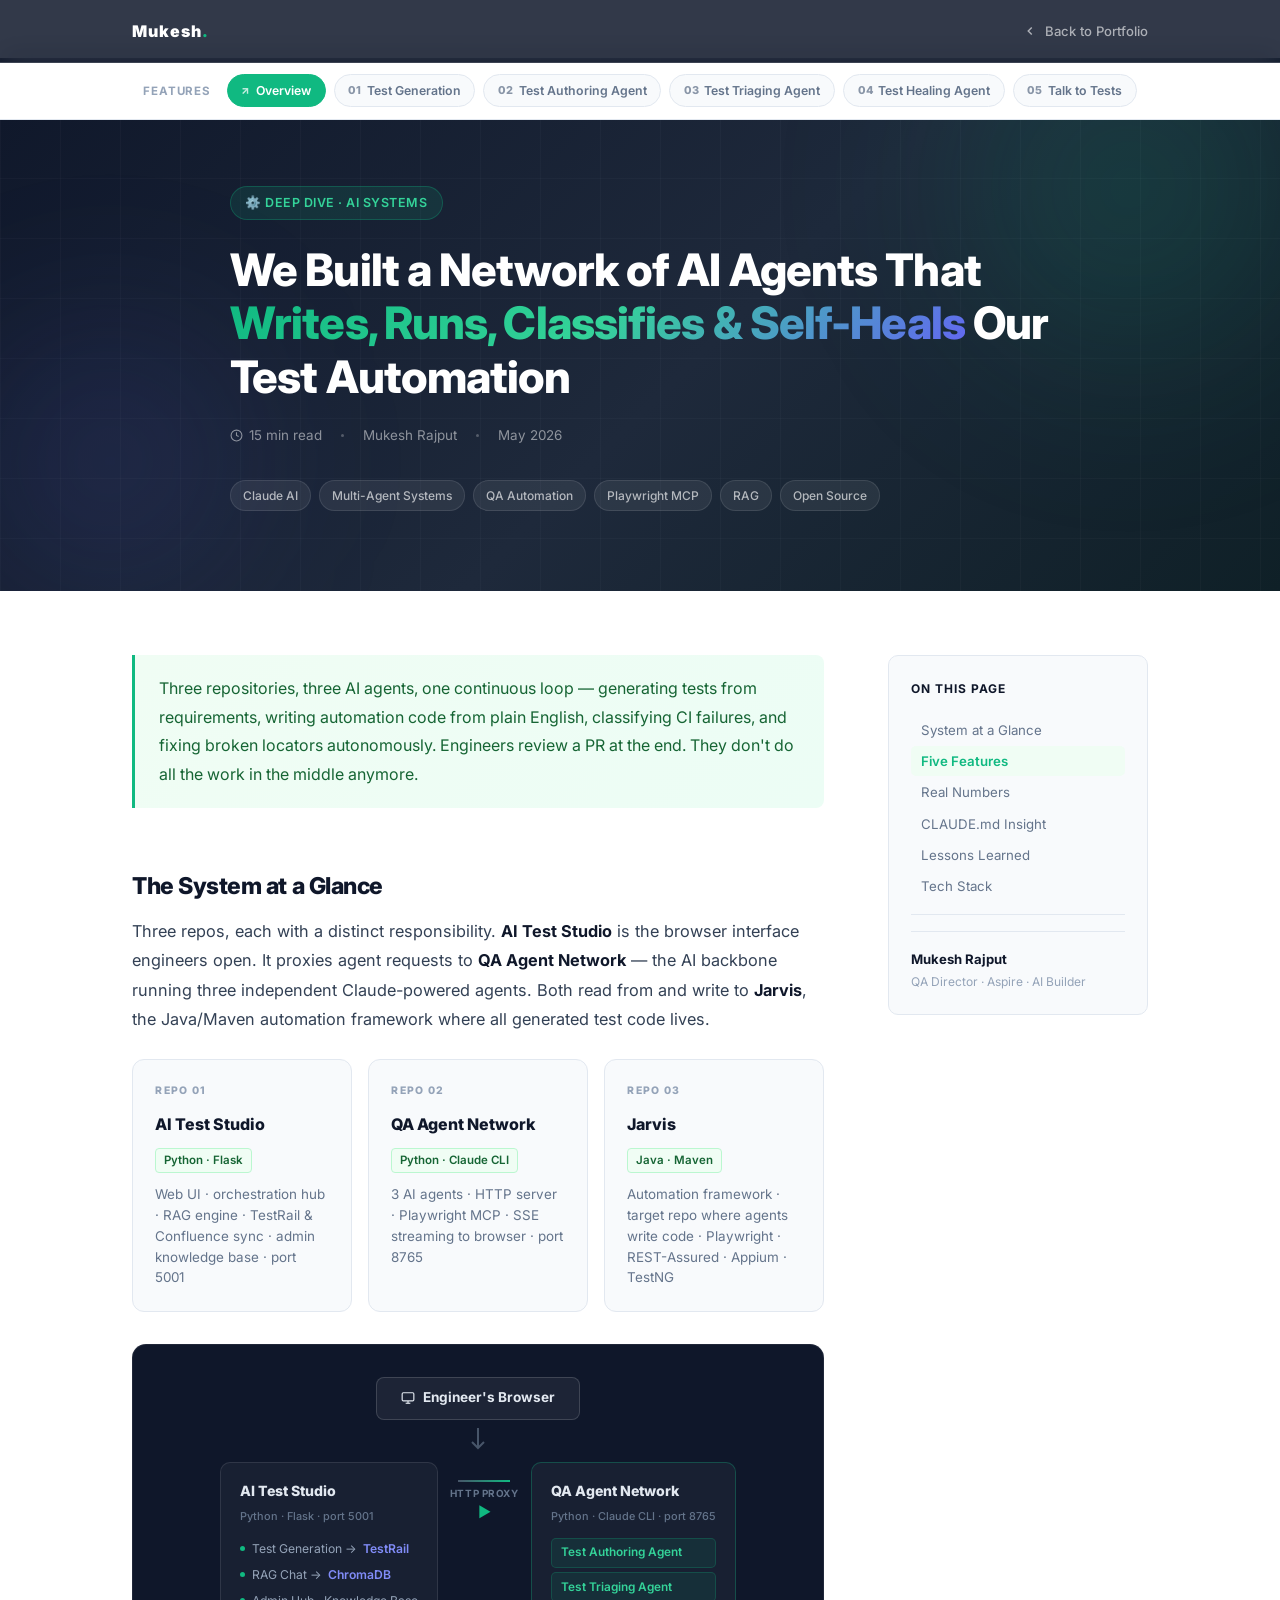
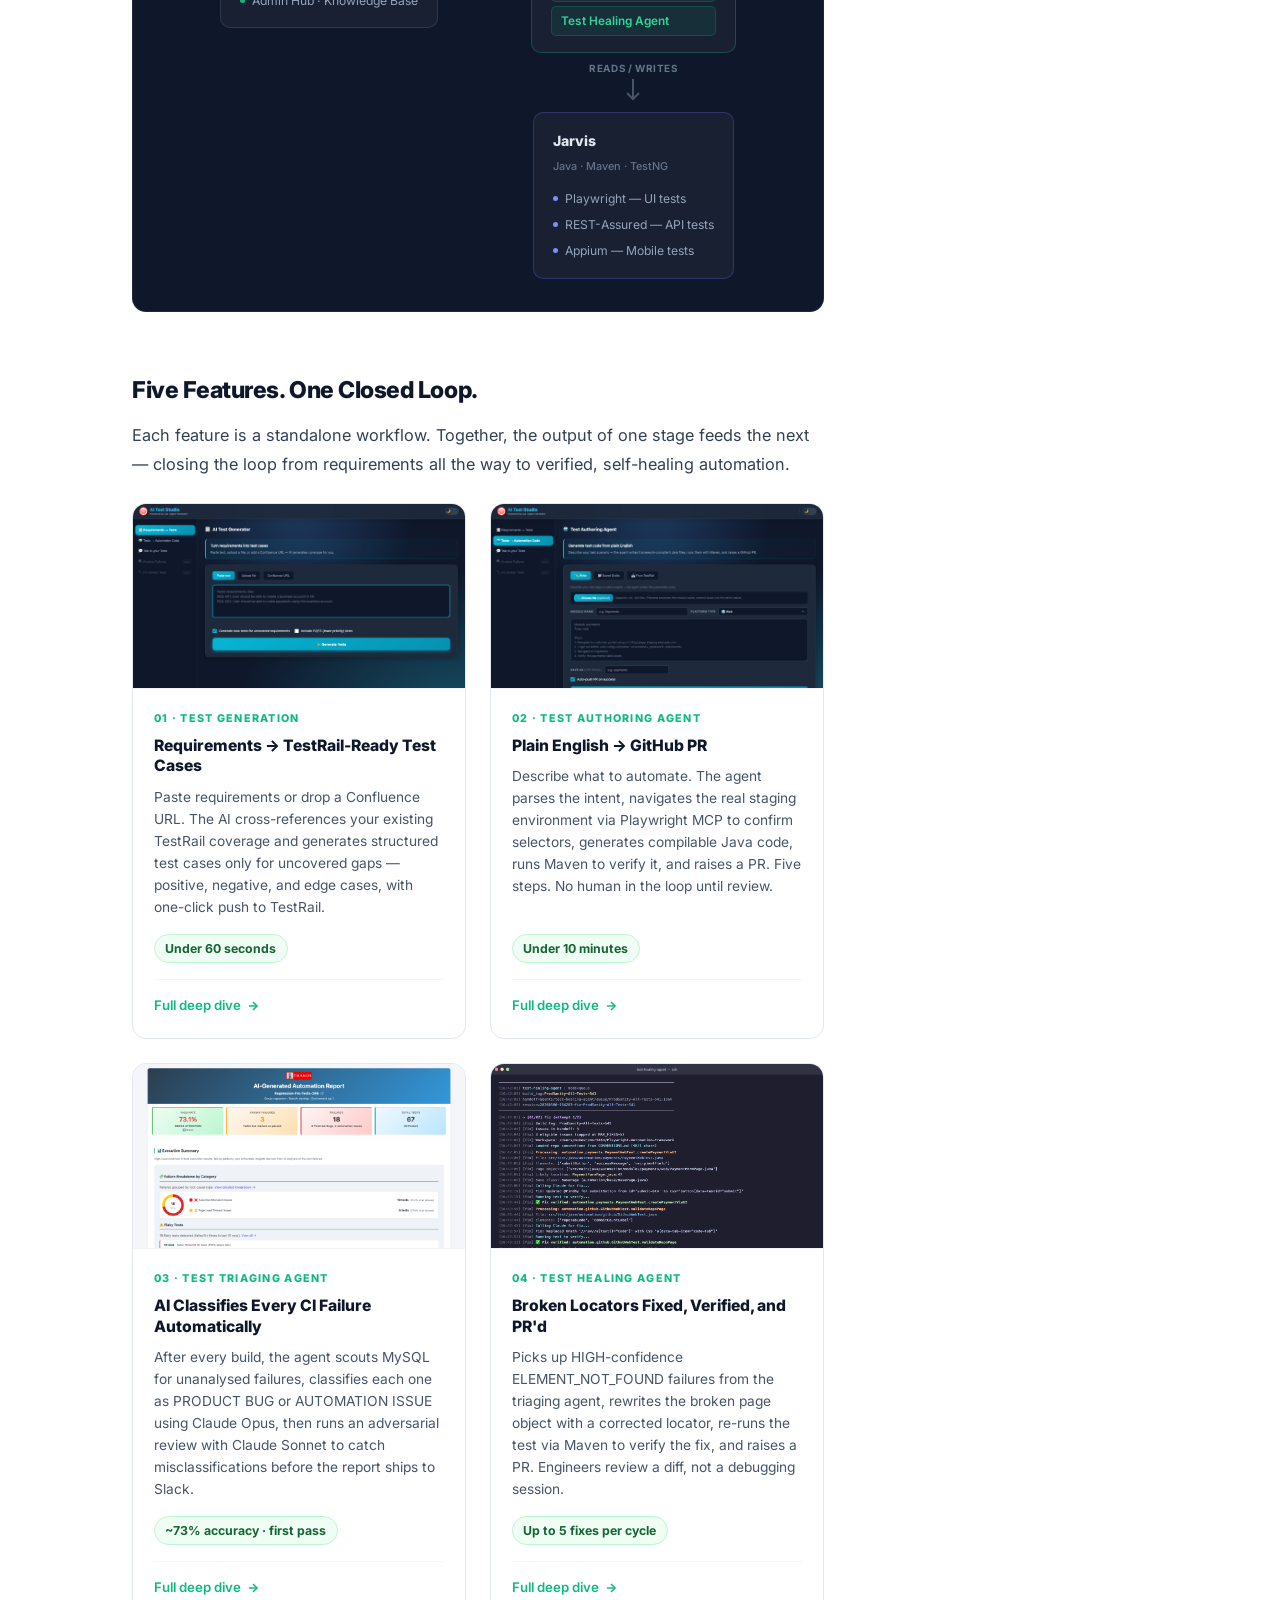
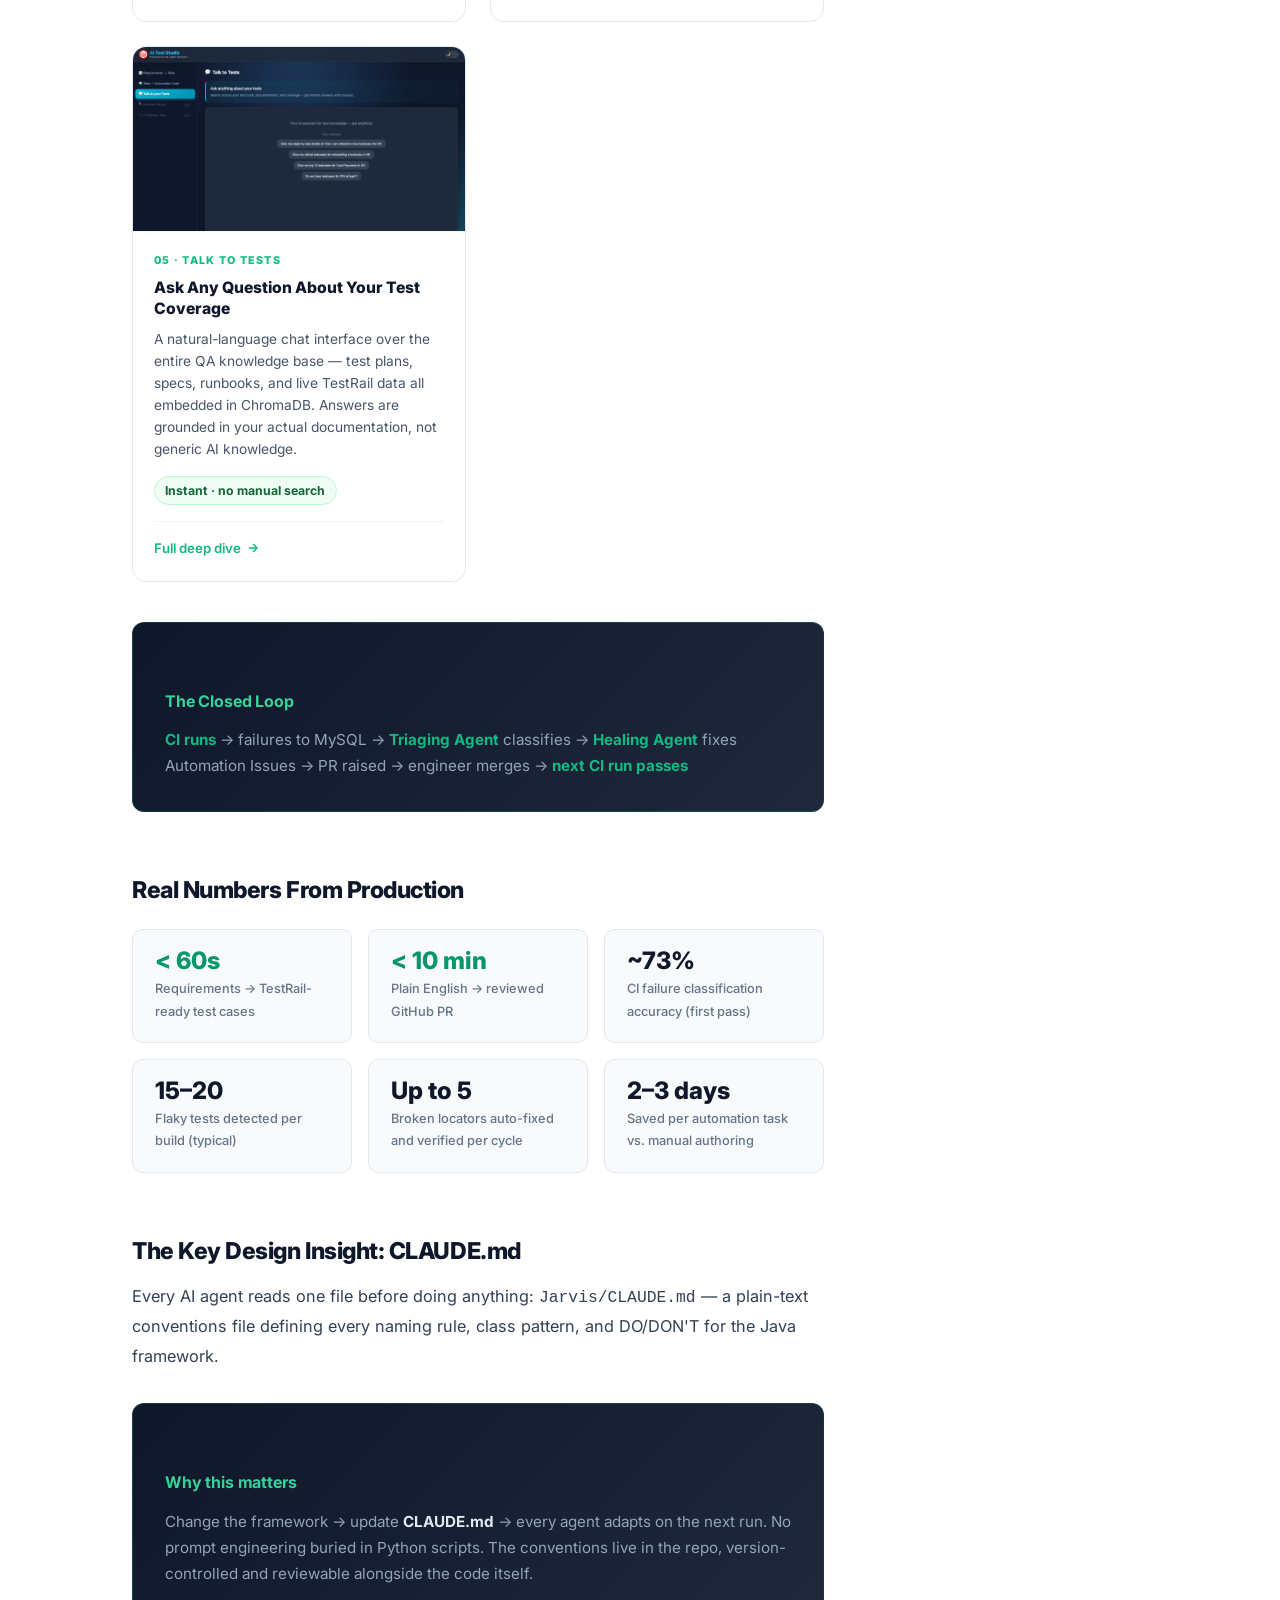
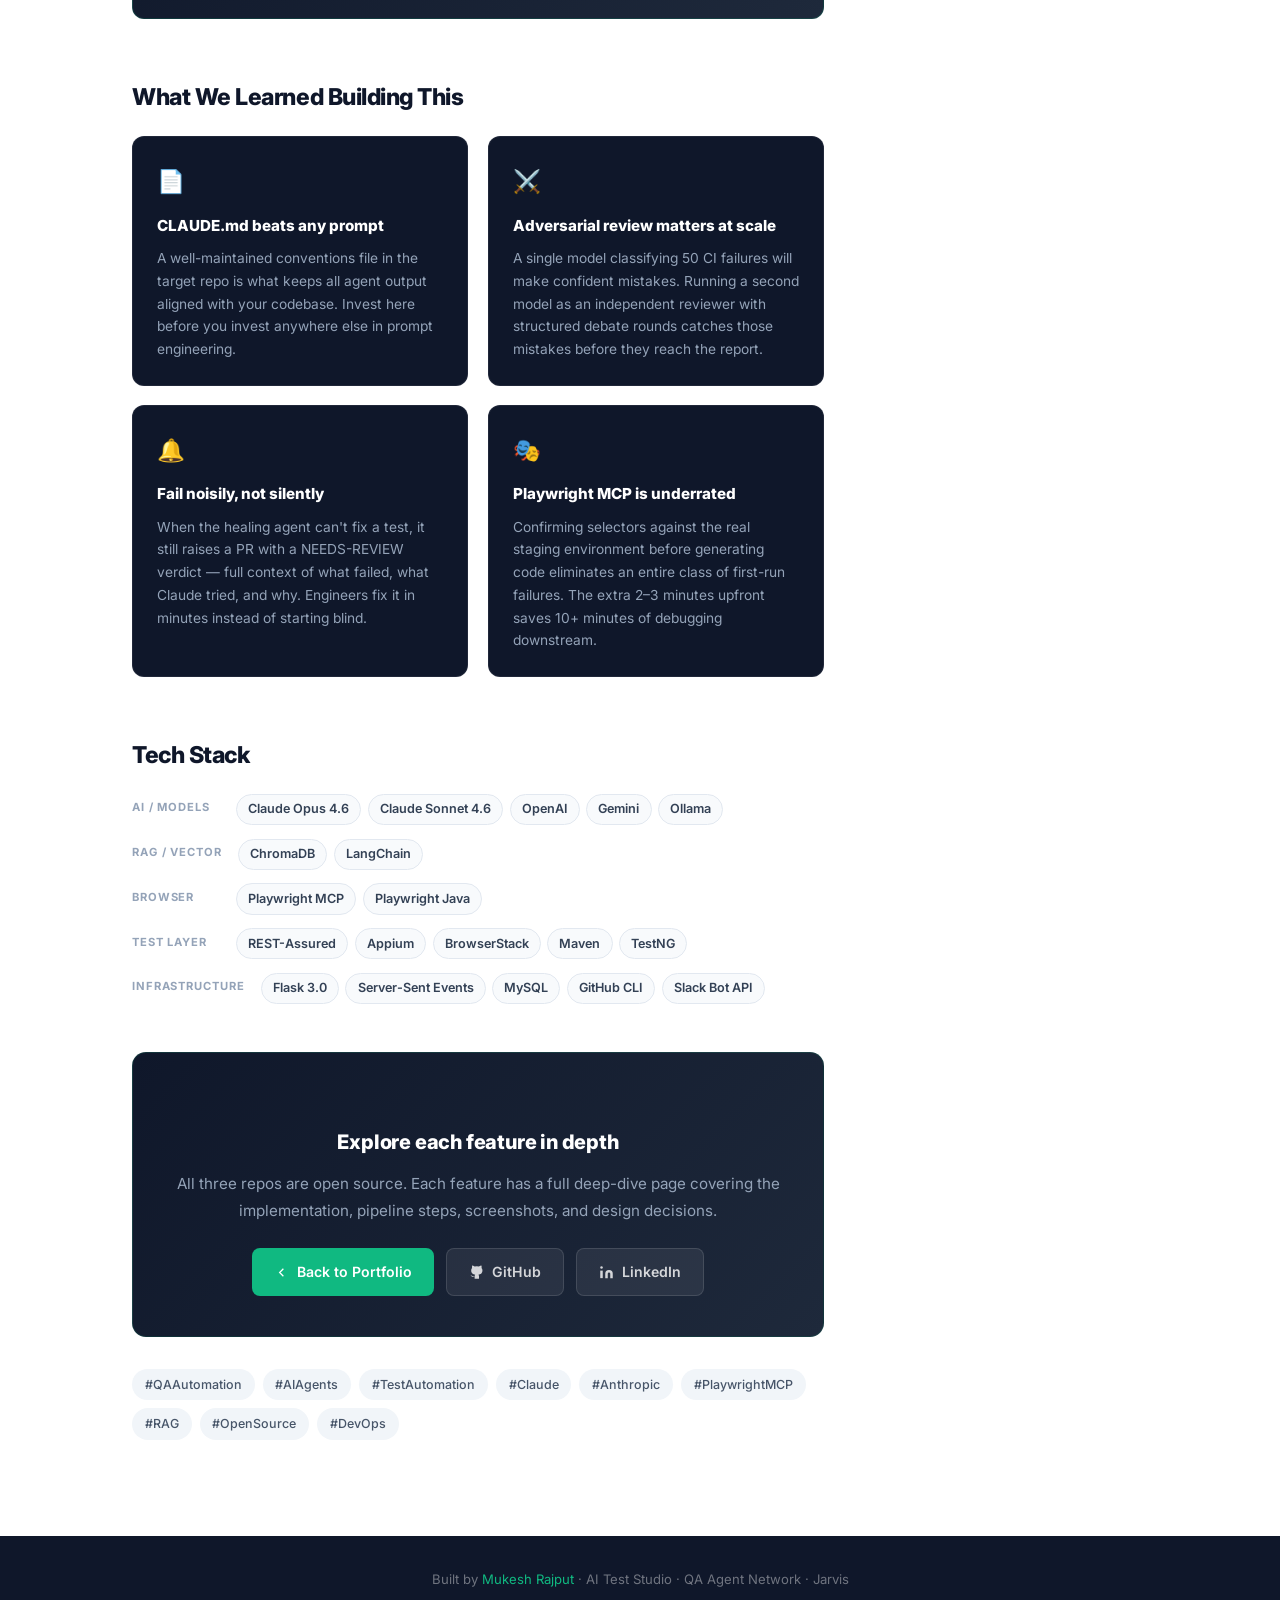
==== ai-agent-network.html @ d4e31911 "Initial portfolio Signed-off-by: Mukesh Rajput <msr5464@gmail.com>" ====
<!DOCTYPE html>
<html lang="en">
<head>
  <meta charset="UTF-8" />
  <meta name="viewport" content="width=device-width, initial-scale=1.0" />
  <title>AI Agent Network for QA — Mukesh Rajput</title>
  <meta name="description" content="How three repositories work together to generate, execute, triage, and self-heal automated tests using Claude AI." />
  <link rel="preconnect" href="https://fonts.googleapis.com" />
  <link href="https://fonts.googleapis.com/css2?family=Inter:wght@300;400;500;600;700;800;900&display=swap" rel="stylesheet" />
  <style>
    *, *::before, *::after { box-sizing: border-box; margin: 0; padding: 0; }
    html { scroll-behavior: smooth; font-size: 16px; }
    body {
      font-family: 'Inter', -apple-system, BlinkMacSystemFont, 'Segoe UI', sans-serif;
      color: #0f172a;
      background: #fff;
      line-height: 1.75;
      overflow-x: hidden;
    }
    a { color: inherit; text-decoration: none; }

    /* ── Nav ── */
    nav {
      position: fixed; top: 0; left: 0; right: 0; z-index: 200;
      background: rgba(15,23,42,0.85);
      backdrop-filter: blur(14px);
      -webkit-backdrop-filter: blur(14px);
      border-bottom: 1px solid rgba(255,255,255,0.07);
    }
    .nav-inner {
      max-width: 1080px; margin: 0 auto; padding: 0 2rem;
      height: 62px; display: flex; align-items: center; justify-content: space-between;
    }
    .nav-logo {
      font-size: 1rem; font-weight: 900; letter-spacing: 0.06em; color: #fff;
    }
    .logo-dot { color: #10b981; }
    .nav-back {
      display: flex; align-items: center; gap: 0.5rem;
      font-size: 0.82rem; font-weight: 500; color: rgba(255,255,255,0.6);
      transition: color 0.2s;
    }
    .nav-back:hover { color: #10b981; }
    .nav-back svg { flex-shrink: 0; }
    .nav-right { display: flex; align-items: center; gap: 1.5rem; }
    .nav-share {
      font-size: 0.82rem; font-weight: 500; color: rgba(255,255,255,0.6);
      display: flex; align-items: center; gap: 0.4rem; cursor: pointer;
      transition: color 0.2s;
    }
    .nav-share:hover { color: #fff; }

    /* ── Hero ── */
    .article-hero {
      background: linear-gradient(135deg, #0f172a 0%, #1e293b 55%, #0f2027 100%);
      padding: 8rem 2rem 5rem;
      position: relative; overflow: hidden;
    }
    .hero-orb {
      position: absolute; border-radius: 50%; filter: blur(80px); pointer-events: none;
    }
    .orb-1 {
      width: 500px; height: 500px;
      background: radial-gradient(circle, rgba(16,185,129,0.2) 0%, transparent 70%);
      top: -120px; right: -100px;
    }
    .orb-2 {
      width: 380px; height: 380px;
      background: radial-gradient(circle, rgba(99,102,241,0.18) 0%, transparent 70%);
      bottom: -60px; left: -80px;
    }
    .hero-grid {
      position: absolute; inset: 0;
      background-image:
        linear-gradient(rgba(255,255,255,0.025) 1px, transparent 1px),
        linear-gradient(90deg, rgba(255,255,255,0.025) 1px, transparent 1px);
      background-size: 60px 60px;
    }
    .hero-content {
      max-width: 820px; margin: 0 auto; position: relative; z-index: 1;
    }
    .article-tag {
      display: inline-flex; align-items: center; gap: 0.5rem;
      background: rgba(16,185,129,0.12); border: 1px solid rgba(16,185,129,0.28);
      color: #34d399; padding: 0.3rem 0.9rem; border-radius: 100px;
      font-size: 0.78rem; font-weight: 600; letter-spacing: 0.04em;
      text-transform: uppercase; margin-bottom: 1.5rem;
    }
    .article-hero h1 {
      font-size: clamp(1.8rem, 4vw, 2.8rem);
      font-weight: 800; color: #fff; line-height: 1.2;
      letter-spacing: -0.02em; margin-bottom: 1.2rem;
    }
    .grad-text {
      background: linear-gradient(135deg, #10b981, #34d399, #6366f1);
      -webkit-background-clip: text; -webkit-text-fill-color: transparent;
      background-clip: text;
    }
    .article-meta {
      display: flex; flex-wrap: wrap; align-items: center; gap: 1.2rem;
      font-size: 0.84rem; color: rgba(255,255,255,0.5); margin-bottom: 2rem;
    }
    .meta-item { display: flex; align-items: center; gap: 0.35rem; }
    .meta-dot { width: 3px; height: 3px; background: rgba(255,255,255,0.25); border-radius: 50%; }
    .hero-chips { display: flex; flex-wrap: wrap; gap: 0.5rem; }
    .hero-chip {
      background: rgba(255,255,255,0.07); border: 1px solid rgba(255,255,255,0.1);
      color: rgba(255,255,255,0.65); padding: 0.25rem 0.75rem;
      border-radius: 100px; font-size: 0.75rem; font-weight: 500;
    }

    /* ── Layout ── */
    .article-layout {
      max-width: 1080px; margin: 0 auto; padding: 4rem 2rem 6rem;
      display: grid; grid-template-columns: 1fr 260px; gap: 4rem; align-items: start;
    }
    @media (max-width: 900px) {
      .article-layout { grid-template-columns: 1fr; }
      .toc-sidebar { display: none; }
    }

    /* ── Article body ── */
    .article-body { min-width: 0; }
    .article-body p { font-size: 1.02rem; color: #334155; margin-bottom: 1.3rem; line-height: 1.8; }
    .article-body h2 {
      font-size: 1.45rem; font-weight: 800; color: #0f172a;
      margin: 3rem 0 1rem; letter-spacing: -0.02em; line-height: 1.25;
      padding-top: 1rem;
    }
    .article-body h3 {
      font-size: 1.1rem; font-weight: 700; color: #0f172a;
      margin: 2rem 0 0.6rem; letter-spacing: -0.01em;
    }
    .article-body ul, .article-body ol {
      padding-left: 1.4rem; margin-bottom: 1.3rem;
    }
    .article-body li {
      font-size: 1rem; color: #334155; margin-bottom: 0.45rem; line-height: 1.7;
    }
    .article-body strong { color: #0f172a; font-weight: 700; }
    .article-body hr { border: none; border-top: 1px solid #e2e8f0; margin: 2.5rem 0; }

    /* ── Section divider ── */
    .section-number {
      display: inline-flex; align-items: center; gap: 0.5rem;
      font-size: 0.75rem; font-weight: 700; color: #10b981;
      letter-spacing: 0.08em; text-transform: uppercase;
      margin-bottom: 0.4rem;
    }
    .section-number::after {
      content: ''; flex: 1; height: 1px; background: #10b981; opacity: 0.3; width: 24px;
    }

    /* ── Intro callout ── */
    .intro-callout {
      background: linear-gradient(135deg, #f0fdf4, #ecfdf5);
      border-left: 3px solid #10b981;
      padding: 1.2rem 1.5rem; border-radius: 0 8px 8px 0;
      margin-bottom: 2rem;
    }
    .intro-callout p { color: #166534; margin: 0; font-size: 1rem; }

    /* ── Repo overview table ── */
    .repo-table {
      width: 100%; border-collapse: collapse;
      margin: 1.5rem 0 2rem; font-size: 0.9rem;
    }
    .repo-table th {
      text-align: left; padding: 0.6rem 1rem;
      background: #f8fafc; color: #64748b;
      font-size: 0.75rem; font-weight: 700;
      text-transform: uppercase; letter-spacing: 0.06em;
      border-bottom: 2px solid #e2e8f0;
    }
    .repo-table td {
      padding: 0.75rem 1rem; border-bottom: 1px solid #f1f5f9;
      color: #334155; vertical-align: top;
    }
    .repo-table tr:last-child td { border-bottom: none; }
    .repo-table tr:hover td { background: #f8fafc; }
    .repo-name { font-weight: 700; color: #0f172a; }
    .repo-tag {
      display: inline-block; background: #f0fdf4; color: #166534;
      border: 1px solid #bbf7d0; padding: 0.1rem 0.5rem;
      border-radius: 4px; font-size: 0.75rem; font-weight: 600;
    }

    /* ── Screenshots ── */
    .screenshot-block { margin: 2rem 0 2.5rem; }
    .screenshot-block img {
      width: 100%; border-radius: 10px;
      border: 1px solid #e2e8f0;
      box-shadow: 0 4px 24px rgba(0,0,0,0.08);
      display: block; cursor: zoom-in;
      transition: box-shadow 0.2s, transform 0.2s;
    }
    .screenshot-block img:hover {
      box-shadow: 0 8px 40px rgba(0,0,0,0.14);
      transform: translateY(-2px);
    }
    .screenshot-caption {
      font-size: 0.82rem; color: #94a3b8; margin-top: 0.65rem;
      text-align: center; font-style: italic; line-height: 1.5;
    }

    /* ── Pipeline steps ── */
    .pipeline {
      display: flex; flex-direction: column; gap: 0; margin: 1.5rem 0 2rem;
    }
    .pipe-step {
      display: flex; gap: 1.2rem; position: relative; padding-bottom: 1.5rem;
    }
    .pipe-step:last-child { padding-bottom: 0; }
    .pipe-left { display: flex; flex-direction: column; align-items: center; }
    .pipe-num {
      width: 34px; height: 34px; border-radius: 50%; flex-shrink: 0;
      background: linear-gradient(135deg, #10b981, #059669);
      color: #fff; font-size: 0.78rem; font-weight: 800;
      display: flex; align-items: center; justify-content: center;
    }
    .pipe-line {
      flex: 1; width: 2px; background: linear-gradient(to bottom, #d1fae5, transparent);
      margin-top: 4px;
    }
    .pipe-step:last-child .pipe-line { display: none; }
    .pipe-body { flex: 1; padding-top: 0.2rem; }
    .pipe-title {
      font-weight: 700; color: #0f172a; font-size: 0.97rem;
      display: flex; align-items: center; gap: 0.6rem; margin-bottom: 0.35rem;
    }
    .pipe-time {
      font-size: 0.72rem; font-weight: 600; color: #10b981;
      background: #f0fdf4; border: 1px solid #bbf7d0;
      padding: 0.1rem 0.5rem; border-radius: 100px;
    }
    .pipe-body p { font-size: 0.93rem; color: #475569; margin: 0; }

    /* ── Metric cards ── */
    .metrics-grid {
      display: grid; grid-template-columns: repeat(auto-fit, minmax(210px, 1fr));
      gap: 1rem; margin: 1.5rem 0 2rem;
    }
    .metric-card {
      background: #f8fafc; border: 1px solid #e2e8f0;
      border-radius: 10px; padding: 1.2rem 1.4rem;
      transition: border-color 0.2s, box-shadow 0.2s;
    }
    .metric-card:hover { border-color: #10b981; box-shadow: 0 4px 16px rgba(16,185,129,0.1); }
    .metric-val { font-size: 1.5rem; font-weight: 800; color: #0f172a; line-height: 1; margin-bottom: 0.3rem; }
    .metric-label { font-size: 0.8rem; color: #64748b; font-weight: 500; }
    .metric-card.green .metric-val { color: #059669; }

    /* ── Key insight box ── */
    .insight-box {
      background: linear-gradient(135deg, #0f172a, #1e293b);
      border-radius: 12px; padding: 2rem;
      margin: 2rem 0;
      border: 1px solid rgba(16,185,129,0.2);
    }
    .insight-box h3 { color: #34d399; margin-bottom: 0.8rem; font-size: 1rem; }
    .insight-box p { color: #94a3b8; font-size: 0.95rem; margin: 0; line-height: 1.7; }
    .insight-box strong { color: #e2e8f0; }

    /* ── Lessons ── */
    .lesson { margin-bottom: 1.8rem; }
    .lesson-title {
      font-weight: 700; color: #0f172a; font-size: 1rem; margin-bottom: 0.4rem;
      display: flex; align-items: flex-start; gap: 0.5rem;
    }
    .lesson-icon { font-size: 1.1rem; flex-shrink: 0; margin-top: 0.05rem; }
    .lesson p { color: #475569; font-size: 0.95rem; margin: 0 0 0 1.6rem; }

    /* ── Tech stack ── */
    .tech-grid {
      display: grid; grid-template-columns: 1fr 1fr; gap: 0.5rem;
      margin: 1.2rem 0;
    }
    .tech-row {
      display: flex; align-items: center; gap: 0.75rem;
      padding: 0.5rem 0.75rem; background: #f8fafc;
      border: 1px solid #e2e8f0; border-radius: 6px;
      font-size: 0.83rem;
    }
    .tech-label { color: #64748b; font-weight: 500; min-width: 80px; }
    .tech-val { color: #0f172a; font-weight: 600; }
    @media (max-width: 600px) { .tech-grid { grid-template-columns: 1fr; } }

    /* ── Architecture visual diagram ── */
    .arch-visual {
      background: #0f172a; border: 1px solid rgba(255,255,255,0.07);
      border-radius: 14px; padding: 2rem; margin: 1.5rem 0 2rem;
    }
    .arch-browser-wrap { display: flex; justify-content: center; margin-bottom: 0; }
    .arch-node-browser {
      background: rgba(255,255,255,0.06); border: 1px solid rgba(255,255,255,0.15);
      border-radius: 8px; padding: 0.55rem 1.5rem;
      font-size: 0.85rem; font-weight: 700; color: #e2e8f0;
      display: flex; align-items: center; gap: 0.5rem;
    }
    .arch-arrow-center { display: flex; justify-content: center; padding: 0.5rem 0; color: #475569; }
    .arch-middle-row { display: flex; align-items: flex-start; justify-content: center; gap: 0; }
    .arch-box {
      background: rgba(255,255,255,0.04); border: 1px solid rgba(255,255,255,0.1);
      border-radius: 10px; padding: 1rem 1.2rem; min-width: 195px;
    }
    .arch-box.box-agents { border-color: rgba(16,185,129,0.3); }
    .arch-box.box-jarvis { border-color: rgba(99,102,241,0.3); }
    .arch-box-name { font-size: 0.88rem; font-weight: 800; color: #e2e8f0; margin-bottom: 0.2rem; }
    .arch-box-meta { font-size: 0.68rem; color: #64748b; font-weight: 500; margin-bottom: 0.75rem; }
    .arch-box-rows { display: flex; flex-direction: column; gap: 0.3rem; }
    .arch-row-item {
      font-size: 0.76rem; color: #94a3b8;
      display: flex; align-items: center; gap: 0.4rem;
    }
    .arch-dot { width: 5px; height: 5px; border-radius: 50%; flex-shrink: 0; background: #10b981; }
    .arch-dot.purple { background: #818cf8; }
    .arch-row-item b { color: #818cf8; font-weight: 600; }
    .agent-tag {
      font-size: 0.74rem; font-weight: 600; color: #34d399;
      background: rgba(16,185,129,0.1); border: 1px solid rgba(16,185,129,0.22);
      border-radius: 5px; padding: 0.22rem 0.6rem; margin-bottom: 0.28rem;
    }
    .agent-tag:last-child { margin-bottom: 0; }
    .arch-proxy-wrap {
      display: flex; flex-direction: column; align-items: center;
      padding: 0 0.75rem; padding-top: 1.1rem; gap: 0.2rem;
    }
    .arch-proxy-line {
      height: 2px; width: 52px;
      background: linear-gradient(to right, #475569, #10b981);
    }
    .arch-proxy-label { font-size: 0.62rem; color: #64748b; font-weight: 700; text-transform: uppercase; letter-spacing: 0.06em; white-space: nowrap; }
    .arch-proxy-arrow { color: #10b981; font-size: 0.9rem; line-height: 1; }
    .arch-right-col { display: flex; flex-direction: column; align-items: center; }
    .arch-rw-wrap { display: flex; flex-direction: column; align-items: center; padding: 0.45rem 0; gap: 0.1rem; }
    .arch-rw-label { font-size: 0.62rem; color: #64748b; font-weight: 700; text-transform: uppercase; letter-spacing: 0.06em; }
    @media (max-width: 600px) {
      .arch-middle-row { flex-direction: column; align-items: center; }
      .arch-proxy-wrap { flex-direction: row; padding: 0.5rem 0; }
      .arch-proxy-line { width: 24px; }
    }

    /* ── Repo cards ── */
    .repo-cards {
      display: grid; grid-template-columns: repeat(3, 1fr);
      gap: 1rem; margin: 1.5rem 0 2rem;
    }
    @media (max-width: 680px) { .repo-cards { grid-template-columns: 1fr; } }
    .repo-card {
      background: #f8fafc; border: 1px solid #e2e8f0;
      border-radius: 12px; padding: 1.4rem;
      transition: border-color 0.2s, box-shadow 0.2s;
    }
    .repo-card:hover { border-color: #10b981; box-shadow: 0 4px 16px rgba(16,185,129,0.1); }
    .repo-card-num {
      font-size: 0.65rem; font-weight: 800; color: #94a3b8;
      letter-spacing: 0.12em; text-transform: uppercase; margin-bottom: 0.6rem;
    }
    .repo-card-name { font-size: 1rem; font-weight: 800; color: #0f172a; margin-bottom: 0.4rem; }
    .repo-card-lang {
      display: inline-block; background: #f0fdf4; color: #166534;
      border: 1px solid #bbf7d0; padding: 0.1rem 0.5rem;
      border-radius: 4px; font-size: 0.72rem; font-weight: 600; margin-bottom: 0.7rem;
    }
    .repo-card-role { font-size: 0.84rem; color: #64748b; line-height: 1.55; }

    /* ── Feature cards grid ── */
    .features-grid {
      display: grid; grid-template-columns: repeat(auto-fit, minmax(280px, 1fr));
      gap: 1.5rem; margin: 1.5rem 0 2.5rem;
    }
    .feature-card {
      background: #fff; border: 1px solid #e2e8f0;
      border-radius: 14px; overflow: hidden;
      display: flex; flex-direction: column;
      transition: border-color 0.22s, box-shadow 0.22s, transform 0.22s;
      text-decoration: none;
    }
    .feature-card:hover {
      border-color: #10b981;
      box-shadow: 0 8px 32px rgba(16,185,129,0.12);
      transform: translateY(-3px);
    }
    .feature-card-img {
      width: 100%; height: 185px;
      object-fit: cover; object-position: top;
      display: block; border-bottom: 1px solid #f1f5f9;
    }
    .feature-card-body { padding: 1.3rem; flex: 1; display: flex; flex-direction: column; }
    .feature-card-num {
      font-size: 0.67rem; font-weight: 800; color: #10b981;
      letter-spacing: 0.12em; text-transform: uppercase; margin-bottom: 0.45rem;
    }
    .feature-card-title {
      font-size: 0.98rem; font-weight: 800; color: #0f172a;
      margin-bottom: 0.55rem; line-height: 1.3;
    }
    .feature-card-desc {
      font-size: 0.86rem; color: #475569; line-height: 1.6;
      margin-bottom: 1rem; flex: 1;
    }
    .feature-card-stat {
      display: inline-flex; align-items: center;
      background: #f0fdf4; border: 1px solid #bbf7d0;
      color: #166534; font-size: 0.77rem; font-weight: 700;
      padding: 0.18rem 0.65rem; border-radius: 100px; margin-bottom: 1rem;
      align-self: flex-start;
    }
    .feature-card-cta {
      display: flex; align-items: center; gap: 0.35rem;
      font-size: 0.83rem; font-weight: 600; color: #10b981;
      border-top: 1px solid #f1f5f9; padding-top: 0.9rem; margin-top: auto;
      transition: gap 0.18s;
    }
    .feature-card:hover .feature-card-cta { gap: 0.6rem; }

    /* ── Lessons grid ── */
    .lessons-grid {
      display: grid; grid-template-columns: repeat(auto-fit, minmax(270px, 1fr));
      gap: 1.2rem; margin: 1.5rem 0 2rem;
    }
    .lesson-card {
      background: #0f172a; border: 1px solid rgba(255,255,255,0.07);
      border-radius: 12px; padding: 1.5rem;
      transition: border-color 0.2s;
    }
    .lesson-card:hover { border-color: rgba(16,185,129,0.4); }
    .lesson-card-icon { font-size: 1.4rem; margin-bottom: 0.75rem; }
    .lesson-card-title { font-size: 0.95rem; font-weight: 800; color: #fff; margin-bottom: 0.5rem; }
    .lesson-card p { font-size: 0.86rem; color: #94a3b8; line-height: 1.65; margin: 0; }

    /* ── Stack groups ── */
    .stack-groups { display: flex; flex-direction: column; gap: 0.85rem; margin: 1.5rem 0 2rem; }
    .stack-group { display: flex; align-items: flex-start; gap: 1rem; }
    .stack-group-label {
      font-size: 0.7rem; font-weight: 700; color: #94a3b8;
      text-transform: uppercase; letter-spacing: 0.08em;
      min-width: 88px; padding-top: 0.28rem; flex-shrink: 0;
    }
    .stack-pills { display: flex; flex-wrap: wrap; gap: 0.4rem; }
    .stack-pill {
      background: #f8fafc; border: 1px solid #e2e8f0;
      color: #334155; font-size: 0.79rem; font-weight: 600;
      padding: 0.22rem 0.7rem; border-radius: 100px;
    }

    /* ── Feature deep-dive link (kept for backward compat) ── */
    .feature-link {
      display: inline-flex; align-items: center; gap: 0.4rem;
      color: #10b981; font-size: 0.88rem; font-weight: 600;
      text-decoration: none; border-bottom: 1px solid rgba(16,185,129,0.3);
      padding-bottom: 1px; transition: all 0.2s;
    }
    .feature-link:hover { color: #34d399; border-bottom-color: #34d399; }
    .feature-link-wrap { margin: 1rem 0 2rem; }

    /* ── Closing CTA ── */
    .article-cta {
      background: linear-gradient(135deg, #0f172a, #1e293b);
      border-radius: 14px; padding: 2.5rem; margin: 3rem 0 1rem;
      text-align: center; border: 1px solid rgba(16,185,129,0.15);
    }
    .article-cta h3 { color: #fff; font-size: 1.25rem; font-weight: 800; margin-bottom: 0.6rem; }
    .article-cta p { color: #94a3b8; margin-bottom: 1.5rem; font-size: 0.95rem; }
    .cta-buttons { display: flex; flex-wrap: wrap; gap: 0.75rem; justify-content: center; }
    .btn {
      display: inline-flex; align-items: center; gap: 0.45rem;
      padding: 0.65rem 1.4rem; border-radius: 8px;
      font-size: 0.88rem; font-weight: 600; transition: all 0.2s; cursor: pointer;
      text-decoration: none;
    }
    .btn-primary { background: #10b981; color: #fff; }
    .btn-primary:hover { background: #059669; transform: translateY(-1px); }
    .btn-ghost {
      background: rgba(255,255,255,0.07); color: rgba(255,255,255,0.8);
      border: 1px solid rgba(255,255,255,0.12);
    }
    .btn-ghost:hover { background: rgba(255,255,255,0.12); color: #fff; }

    /* ── Sidebar TOC ── */
    .toc-sidebar {
      position: sticky; top: 82px;
      background: #f8fafc; border: 1px solid #e2e8f0;
      border-radius: 10px; padding: 1.4rem; font-size: 0.83rem;
    }
    .toc-title {
      font-weight: 700; color: #0f172a; font-size: 0.75rem;
      text-transform: uppercase; letter-spacing: 0.08em; margin-bottom: 1rem;
    }
    .toc-list { list-style: none; padding: 0; }
    .toc-list li { margin-bottom: 0.1rem; }
    .toc-list a {
      display: block; padding: 0.35rem 0.6rem; border-radius: 5px;
      color: #64748b; transition: all 0.15s; line-height: 1.4;
    }
    .toc-list a:hover { background: #e2e8f0; color: #0f172a; }
    .toc-list a.active { background: #f0fdf4; color: #10b981; font-weight: 600; }
    .toc-sep { height: 1px; background: #e2e8f0; margin: 0.75rem 0; }
    .toc-author {
      display: flex; align-items: center; gap: 0.6rem; margin-top: 1rem;
      padding-top: 1rem; border-top: 1px solid #e2e8f0;
    }
    .toc-author-name { font-weight: 700; color: #0f172a; font-size: 0.82rem; }
    .toc-author-title { font-size: 0.75rem; color: #94a3b8; }

    /* ── Feature nav bar ── */
    .feature-nav {
      background: #fff;
      border-bottom: 1px solid #e2e8f0;
      padding: 0 2rem;
      position: sticky; top: 62px; z-index: 100;
      overflow-x: auto;
    }
    .feature-nav-inner {
      max-width: 1080px; margin: 0 auto;
      display: flex; align-items: center; gap: 0.5rem;
      padding: 0.75rem 0; white-space: nowrap;
      justify-content: center;
    }
    .feature-nav-label {
      font-size: 0.72rem; font-weight: 700; color: #94a3b8;
      text-transform: uppercase; letter-spacing: 0.07em;
      margin-right: 0.5rem; flex-shrink: 0;
    }
    .feat-pill {
      display: inline-flex; align-items: center; gap: 0.35rem;
      padding: 0.3rem 0.85rem; border-radius: 100px;
      font-size: 0.77rem; font-weight: 600;
      border: 1px solid #e2e8f0; color: #64748b;
      background: #f8fafc; transition: all 0.18s;
      text-decoration: none; flex-shrink: 0;
    }
    .feat-pill:hover { border-color: #10b981; color: #10b981; background: #f0fdf4; }
    .feat-pill.active { background: #10b981; border-color: #10b981; color: #fff; }
    .feat-pill .feat-num { font-size: 0.68rem; font-weight: 800; opacity: 0.75; }

    /* ── Tags ── */
    .article-tags { display: flex; flex-wrap: wrap; gap: 0.5rem; margin: 2rem 0 0; }
    .tag {
      background: #f1f5f9; color: #475569;
      padding: 0.3rem 0.8rem; border-radius: 100px;
      font-size: 0.78rem; font-weight: 500;
    }

    /* ── Footer ── */
    footer {
      background: #0f172a; color: rgba(255,255,255,0.4);
      text-align: center; padding: 2rem;
      font-size: 0.82rem;
    }
    footer a { color: #10b981; }

    /* ── Image modal ── */
    .img-modal {
      display: none; position: fixed; inset: 0; z-index: 1000;
      background: rgba(0,0,0,0.85); backdrop-filter: blur(6px);
      align-items: center; justify-content: center; padding: 2rem;
    }
    .img-modal.open { display: flex; }
    .img-modal img {
      max-width: 90vw; max-height: 88vh; border-radius: 10px;
      box-shadow: 0 24px 80px rgba(0,0,0,0.5);
    }
    .img-modal-close {
      position: fixed; top: 1.5rem; right: 1.5rem;
      background: rgba(255,255,255,0.1); border: 1px solid rgba(255,255,255,0.15);
      color: #fff; width: 38px; height: 38px; border-radius: 50%;
      display: flex; align-items: center; justify-content: center;
      cursor: pointer; font-size: 1.1rem; transition: background 0.2s;
    }
    .img-modal-close:hover { background: rgba(255,255,255,0.2); }
  </style>
</head>
<body>

<!-- NAV -->
<nav>
  <div class="nav-inner">
    <a href="index.html" class="nav-logo">Mukesh<span class="logo-dot">.</span></a>
    <div class="nav-right">
      <a href="index.html#ai" class="nav-back">
        <svg width="14" height="14" fill="none" stroke="currentColor" stroke-width="2.5" viewBox="0 0 24 24"><polyline points="15 18 9 12 15 6"/></svg>
        Back to Portfolio
      </a>
    </div>
  </div>
</nav>

<!-- FEATURE NAV -->
<div class="feature-nav">
  <div class="feature-nav-inner">
    <span class="feature-nav-label">Features</span>
    <a href="ai-agent-network.html" class="feat-pill active">
      <span class="feat-num">↗</span> Overview
    </a>
    <a href="feature-test-generation.html" class="feat-pill">
      <span class="feat-num">01</span> Test Generation
    </a>
    <a href="feature-test-authoring.html" class="feat-pill">
      <span class="feat-num">02</span> Test Authoring Agent
    </a>
    <a href="feature-test-triaging.html" class="feat-pill">
      <span class="feat-num">03</span> Test Triaging Agent
    </a>
    <a href="feature-test-healing.html" class="feat-pill">
      <span class="feat-num">04</span> Test Healing Agent
    </a>
    <a href="feature-rag-chat.html" class="feat-pill">
      <span class="feat-num">05</span> Talk to Tests
    </a>
  </div>
</div>

<!-- HERO -->
<header class="article-hero">
  <div class="hero-orb orb-1"></div>
  <div class="hero-orb orb-2"></div>
  <div class="hero-grid"></div>
  <div class="hero-content">
    <div class="article-tag">⚙️ Deep Dive · AI Systems</div>
    <h1>We Built a Network of AI Agents That <span class="grad-text">Writes, Runs, Classifies &amp; Self-Heals</span> Our Test Automation</h1>
    <div class="article-meta">
      <span class="meta-item">
        <svg width="13" height="13" fill="none" stroke="currentColor" stroke-width="2" viewBox="0 0 24 24"><circle cx="12" cy="12" r="10"/><polyline points="12 6 12 12 16 14"/></svg>
        15 min read
      </span>
      <span class="meta-dot"></span>
      <span class="meta-item">Mukesh Rajput</span>
      <span class="meta-dot"></span>
      <span class="meta-item">May 2026</span>
    </div>
    <div class="hero-chips">
      <span class="hero-chip">Claude AI</span>
      <span class="hero-chip">Multi-Agent Systems</span>
      <span class="hero-chip">QA Automation</span>
      <span class="hero-chip">Playwright MCP</span>
      <span class="hero-chip">RAG</span>
      <span class="hero-chip">Open Source</span>
    </div>
  </div>
</header>

<!-- MAIN CONTENT -->
<div class="article-layout">

  <!-- ARTICLE -->
  <article class="article-body">

    <div class="intro-callout">
      <p>Three repositories, three AI agents, one continuous loop — generating tests from requirements, writing automation code from plain English, classifying CI failures, and fixing broken locators autonomously. Engineers review a PR at the end. They don't do all the work in the middle anymore.</p>
    </div>

    <!-- THE SYSTEM -->
    <h2 id="system">The System at a Glance</h2>

    <p>Three repos, each with a distinct responsibility. <strong>AI Test Studio</strong> is the browser interface engineers open. It proxies agent requests to <strong>QA Agent Network</strong> — the AI backbone running three independent Claude-powered agents. Both read from and write to <strong>Jarvis</strong>, the Java/Maven automation framework where all generated test code lives.</p>

    <div class="repo-cards">
      <div class="repo-card">
        <div class="repo-card-num">Repo 01</div>
        <div class="repo-card-name">AI Test Studio</div>
        <span class="repo-card-lang">Python · Flask</span>
        <div class="repo-card-role">Web UI · orchestration hub · RAG engine · TestRail &amp; Confluence sync · admin knowledge base · port 5001</div>
      </div>
      <div class="repo-card">
        <div class="repo-card-num">Repo 02</div>
        <div class="repo-card-name">QA Agent Network</div>
        <span class="repo-card-lang">Python · Claude CLI</span>
        <div class="repo-card-role">3 AI agents · HTTP server · Playwright MCP · SSE streaming to browser · port 8765</div>
      </div>
      <div class="repo-card">
        <div class="repo-card-num">Repo 03</div>
        <div class="repo-card-name">Jarvis</div>
        <span class="repo-card-lang">Java · Maven</span>
        <div class="repo-card-role">Automation framework · target repo where agents write code · Playwright · REST-Assured · Appium · TestNG</div>
      </div>
    </div>

    <div class="arch-visual">

      <!-- Browser -->
      <div class="arch-browser-wrap">
        <div class="arch-node-browser">
          <svg width="14" height="14" fill="none" stroke="currentColor" stroke-width="2" viewBox="0 0 24 24"><rect x="2" y="3" width="20" height="14" rx="2"/><line x1="8" y1="21" x2="16" y2="21"/><line x1="12" y1="17" x2="12" y2="21"/></svg>
          Engineer's Browser
        </div>
      </div>

      <!-- ↓ -->
      <div class="arch-arrow-center">
        <svg width="18" height="26" fill="none" stroke="currentColor" stroke-width="2" viewBox="0 0 18 26"><line x1="9" y1="0" x2="9" y2="20"/><polyline points="3 14 9 20 15 14"/></svg>
      </div>

      <!-- AI Test Studio ──proxy──▶ [QA Agent Network → Jarvis] -->
      <div class="arch-middle-row">

        <!-- Left: AI Test Studio -->
        <div class="arch-box">
          <div class="arch-box-name">AI Test Studio</div>
          <div class="arch-box-meta">Python · Flask · port 5001</div>
          <div class="arch-box-rows">
            <div class="arch-row-item"><span class="arch-dot"></span>Test Generation → <b>TestRail</b></div>
            <div class="arch-row-item"><span class="arch-dot"></span>RAG Chat → <b>ChromaDB</b></div>
            <div class="arch-row-item"><span class="arch-dot"></span>Admin Hub · Knowledge Base</div>
          </div>
        </div>

        <!-- Proxy arrow -->
        <div class="arch-proxy-wrap">
          <div class="arch-proxy-line"></div>
          <div class="arch-proxy-label">HTTP proxy</div>
          <div class="arch-proxy-arrow">▶</div>
        </div>

        <!-- Right column: QA Agent Network + ↓ reads/writes + Jarvis -->
        <div class="arch-right-col">
          <div class="arch-box box-agents">
            <div class="arch-box-name">QA Agent Network</div>
            <div class="arch-box-meta">Python · Claude CLI · port 8765</div>
            <div class="agent-tag">Test Authoring Agent</div>
            <div class="agent-tag">Test Triaging Agent</div>
            <div class="agent-tag">Test Healing Agent</div>
          </div>

          <div class="arch-rw-wrap">
            <div class="arch-rw-label">reads / writes</div>
            <svg width="18" height="26" fill="none" stroke="#475569" stroke-width="2" viewBox="0 0 18 26"><line x1="9" y1="0" x2="9" y2="20"/><polyline points="3 14 9 20 15 14"/></svg>
          </div>

          <div class="arch-box box-jarvis">
            <div class="arch-box-name">Jarvis</div>
            <div class="arch-box-meta">Java · Maven · TestNG</div>
            <div class="arch-box-rows">
              <div class="arch-row-item"><span class="arch-dot purple"></span>Playwright — UI tests</div>
              <div class="arch-row-item"><span class="arch-dot purple"></span>REST-Assured — API tests</div>
              <div class="arch-row-item"><span class="arch-dot purple"></span>Appium — Mobile tests</div>
            </div>
          </div>
        </div>

      </div>
    </div>

    <!-- 5 FEATURES -->
    <h2 id="features">Five Features. One Closed Loop.</h2>

    <p>Each feature is a standalone workflow. Together, the output of one stage feeds the next — closing the loop from requirements all the way to verified, self-healing automation.</p>

    <div class="features-grid">

      <a href="feature-test-generation.html" class="feature-card">
        <img src="images/customer-tab-analyze.png" alt="Requirements to Tests" class="feature-card-img" />
        <div class="feature-card-body">
          <div class="feature-card-num">01 · Test Generation</div>
          <div class="feature-card-title">Requirements → TestRail-Ready Test Cases</div>
          <div class="feature-card-desc">Paste requirements or drop a Confluence URL. The AI cross-references your existing TestRail coverage and generates structured test cases only for uncovered gaps — positive, negative, and edge cases, with one-click push to TestRail.</div>
          <div class="feature-card-stat">Under 60 seconds</div>
          <div class="feature-card-cta">Full deep dive <svg width="14" height="14" fill="none" stroke="currentColor" stroke-width="2.5" viewBox="0 0 24 24"><line x1="5" y1="12" x2="19" y2="12"/><polyline points="12 5 19 12 12 19"/></svg></div>
        </div>
      </a>

      <a href="feature-test-authoring.html" class="feature-card">
        <img src="images/customer-tab-agents.png" alt="Test Authoring Agent" class="feature-card-img" />
        <div class="feature-card-body">
          <div class="feature-card-num">02 · Test Authoring Agent</div>
          <div class="feature-card-title">Plain English → GitHub PR</div>
          <div class="feature-card-desc">Describe what to automate. The agent parses the intent, navigates the real staging environment via Playwright MCP to confirm selectors, generates compilable Java code, runs Maven to verify it, and raises a PR. Five steps. No human in the loop until review.</div>
          <div class="feature-card-stat">Under 10 minutes</div>
          <div class="feature-card-cta">Full deep dive <svg width="14" height="14" fill="none" stroke="currentColor" stroke-width="2.5" viewBox="0 0 24 24"><line x1="5" y1="12" x2="19" y2="12"/><polyline points="12 5 19 12 12 19"/></svg></div>
        </div>
      </a>

      <a href="feature-test-triaging.html" class="feature-card">
        <img src="images/sample_report.png" alt="Test Triaging Agent" class="feature-card-img" />
        <div class="feature-card-body">
          <div class="feature-card-num">03 · Test Triaging Agent</div>
          <div class="feature-card-title">AI Classifies Every CI Failure Automatically</div>
          <div class="feature-card-desc">After every build, the agent scouts MySQL for unanalysed failures, classifies each one as PRODUCT BUG or AUTOMATION ISSUE using Claude Opus, then runs an adversarial review with Claude Sonnet to catch misclassifications before the report ships to Slack.</div>
          <div class="feature-card-stat">~73% accuracy · first pass</div>
          <div class="feature-card-cta">Full deep dive <svg width="14" height="14" fill="none" stroke="currentColor" stroke-width="2.5" viewBox="0 0 24 24"><line x1="5" y1="12" x2="19" y2="12"/><polyline points="12 5 19 12 12 19"/></svg></div>
        </div>
      </a>

      <a href="feature-test-healing.html" class="feature-card">
        <img src="images/customer-fix-broken-tests.png" alt="Test Healing Agent" class="feature-card-img" />
        <div class="feature-card-body">
          <div class="feature-card-num">04 · Test Healing Agent</div>
          <div class="feature-card-title">Broken Locators Fixed, Verified, and PR'd</div>
          <div class="feature-card-desc">Picks up HIGH-confidence ELEMENT_NOT_FOUND failures from the triaging agent, rewrites the broken page object with a corrected locator, re-runs the test via Maven to verify the fix, and raises a PR. Engineers review a diff, not a debugging session.</div>
          <div class="feature-card-stat">Up to 5 fixes per cycle</div>
          <div class="feature-card-cta">Full deep dive <svg width="14" height="14" fill="none" stroke="currentColor" stroke-width="2.5" viewBox="0 0 24 24"><line x1="5" y1="12" x2="19" y2="12"/><polyline points="12 5 19 12 12 19"/></svg></div>
        </div>
      </a>

      <a href="feature-rag-chat.html" class="feature-card">
        <img src="images/customer-talk-clean.png" alt="Talk to Tests" class="feature-card-img" />
        <div class="feature-card-body">
          <div class="feature-card-num">05 · Talk to Tests</div>
          <div class="feature-card-title">Ask Any Question About Your Test Coverage</div>
          <div class="feature-card-desc">A natural-language chat interface over the entire QA knowledge base — test plans, specs, runbooks, and live TestRail data all embedded in ChromaDB. Answers are grounded in your actual documentation, not generic AI knowledge.</div>
          <div class="feature-card-stat">Instant · no manual search</div>
          <div class="feature-card-cta">Full deep dive <svg width="14" height="14" fill="none" stroke="currentColor" stroke-width="2.5" viewBox="0 0 24 24"><line x1="5" y1="12" x2="19" y2="12"/><polyline points="12 5 19 12 12 19"/></svg></div>
        </div>
      </a>

    </div>

    <!-- CLOSED LOOP -->
    <div class="insight-box">
      <h3>The Closed Loop</h3>
      <p><strong style="color:#10b981">CI runs</strong> → failures to MySQL → <strong style="color:#10b981">Triaging Agent</strong> classifies → <strong style="color:#10b981">Healing Agent</strong> fixes Automation Issues → PR raised → engineer merges → <strong style="color:#10b981">next CI run passes</strong></p>
    </div>

    <!-- METRICS -->
    <h2 id="metrics">Real Numbers From Production</h2>

    <div class="metrics-grid">
      <div class="metric-card green">
        <div class="metric-val">&lt; 60s</div>
        <div class="metric-label">Requirements → TestRail-ready test cases</div>
      </div>
      <div class="metric-card green">
        <div class="metric-val">&lt; 10 min</div>
        <div class="metric-label">Plain English → reviewed GitHub PR</div>
      </div>
      <div class="metric-card">
        <div class="metric-val">~73%</div>
        <div class="metric-label">CI failure classification accuracy (first pass)</div>
      </div>
      <div class="metric-card">
        <div class="metric-val">15–20</div>
        <div class="metric-label">Flaky tests detected per build (typical)</div>
      </div>
      <div class="metric-card">
        <div class="metric-val">Up to 5</div>
        <div class="metric-label">Broken locators auto-fixed and verified per cycle</div>
      </div>
      <div class="metric-card">
        <div class="metric-val">2–3 days</div>
        <div class="metric-label">Saved per automation task vs. manual authoring</div>
      </div>
    </div>

    <!-- KEY INSIGHT -->
    <h2 id="claude-md">The Key Design Insight: CLAUDE.md</h2>

    <p>Every AI agent reads one file before doing anything: <code>Jarvis/CLAUDE.md</code> — a plain-text conventions file defining every naming rule, class pattern, and DO/DON'T for the Java framework.</p>

    <div class="insight-box">
      <h3>Why this matters</h3>
      <p>Change the framework → update <strong>CLAUDE.md</strong> → every agent adapts on the next run. No prompt engineering buried in Python scripts. The conventions live in the repo, version-controlled and reviewable alongside the code itself.</p>
    </div>

    <!-- LESSONS -->
    <h2 id="lessons">What We Learned Building This</h2>

    <div class="lessons-grid">
      <div class="lesson-card">
        <div class="lesson-card-icon">📄</div>
        <div class="lesson-card-title">CLAUDE.md beats any prompt</div>
        <p>A well-maintained conventions file in the target repo is what keeps all agent output aligned with your codebase. Invest here before you invest anywhere else in prompt engineering.</p>
      </div>
      <div class="lesson-card">
        <div class="lesson-card-icon">⚔️</div>
        <div class="lesson-card-title">Adversarial review matters at scale</div>
        <p>A single model classifying 50 CI failures will make confident mistakes. Running a second model as an independent reviewer with structured debate rounds catches those mistakes before they reach the report.</p>
      </div>
      <div class="lesson-card">
        <div class="lesson-card-icon">🔔</div>
        <div class="lesson-card-title">Fail noisily, not silently</div>
        <p>When the healing agent can't fix a test, it still raises a PR with a NEEDS-REVIEW verdict — full context of what failed, what Claude tried, and why. Engineers fix it in minutes instead of starting blind.</p>
      </div>
      <div class="lesson-card">
        <div class="lesson-card-icon">🎭</div>
        <div class="lesson-card-title">Playwright MCP is underrated</div>
        <p>Confirming selectors against the real staging environment before generating code eliminates an entire class of first-run failures. The extra 2–3 minutes upfront saves 10+ minutes of debugging downstream.</p>
      </div>
    </div>

    <!-- TECH STACK -->
    <h2 id="stack">Tech Stack</h2>

    <div class="stack-groups">
      <div class="stack-group">
        <div class="stack-group-label">AI / Models</div>
        <div class="stack-pills">
          <span class="stack-pill">Claude Opus 4.6</span>
          <span class="stack-pill">Claude Sonnet 4.6</span>
          <span class="stack-pill">OpenAI</span>
          <span class="stack-pill">Gemini</span>
          <span class="stack-pill">Ollama</span>
        </div>
      </div>
      <div class="stack-group">
        <div class="stack-group-label">RAG / Vector</div>
        <div class="stack-pills">
          <span class="stack-pill">ChromaDB</span>
          <span class="stack-pill">LangChain</span>
        </div>
      </div>
      <div class="stack-group">
        <div class="stack-group-label">Browser</div>
        <div class="stack-pills">
          <span class="stack-pill">Playwright MCP</span>
          <span class="stack-pill">Playwright Java</span>
        </div>
      </div>
      <div class="stack-group">
        <div class="stack-group-label">Test Layer</div>
        <div class="stack-pills">
          <span class="stack-pill">REST-Assured</span>
          <span class="stack-pill">Appium</span>
          <span class="stack-pill">BrowserStack</span>
          <span class="stack-pill">Maven</span>
          <span class="stack-pill">TestNG</span>
        </div>
      </div>
      <div class="stack-group">
        <div class="stack-group-label">Infrastructure</div>
        <div class="stack-pills">
          <span class="stack-pill">Flask 3.0</span>
          <span class="stack-pill">Server-Sent Events</span>
          <span class="stack-pill">MySQL</span>
          <span class="stack-pill">GitHub CLI</span>
          <span class="stack-pill">Slack Bot API</span>
        </div>
      </div>
    </div>

    <!-- CTA -->
    <div class="article-cta">
      <h3>Explore each feature in depth</h3>
      <p>All three repos are open source. Each feature has a full deep-dive page covering the implementation, pipeline steps, screenshots, and design decisions.</p>
      <div class="cta-buttons">
        <a href="index.html#ai" class="btn btn-primary">
          <svg width="15" height="15" fill="none" stroke="currentColor" stroke-width="2" viewBox="0 0 24 24"><polyline points="15 18 9 12 15 6"/></svg>
          Back to Portfolio
        </a>
        <a href="https://github.com/msr5464" target="_blank" class="btn btn-ghost">
          <svg width="15" height="15" fill="currentColor" viewBox="0 0 24 24"><path d="M9 19c-5 1.5-5-2.5-7-3m14 6v-3.87a3.37 3.37 0 00-.94-2.61c3.14-.35 6.44-1.54 6.44-7A5.44 5.44 0 0020 4.77 5.07 5.07 0 0019.91 1S18.73.65 16 2.48a13.38 13.38 0 00-7 0C6.27.65 5.09 1 5.09 1A5.07 5.07 0 005 4.77a5.44 5.44 0 00-1.5 3.78c0 5.42 3.3 6.61 6.44 7A3.37 3.37 0 009 18.13V22"/></svg>
          GitHub
        </a>
        <a href="https://linkedin.com/in/mukesh-rajput" target="_blank" class="btn btn-ghost">
          <svg width="15" height="15" fill="currentColor" viewBox="0 0 24 24"><path d="M16 8a6 6 0 016 6v7h-4v-7a2 2 0 00-2-2 2 2 0 00-2 2v7h-4v-7a6 6 0 016-6z"/><rect x="2" y="9" width="4" height="12"/><circle cx="4" cy="4" r="2"/></svg>
          LinkedIn
        </a>
      </div>
    </div>

    <div class="article-tags">
      <span class="tag">#QAAutomation</span>
      <span class="tag">#AIAgents</span>
      <span class="tag">#TestAutomation</span>
      <span class="tag">#Claude</span>
      <span class="tag">#Anthropic</span>
      <span class="tag">#PlaywrightMCP</span>
      <span class="tag">#RAG</span>
      <span class="tag">#OpenSource</span>
      <span class="tag">#DevOps</span>
    </div>

  </article>

  <!-- TOC SIDEBAR -->
  <aside class="toc-sidebar">
    <div class="toc-title">On this page</div>
    <ul class="toc-list">
      <li><a href="#system">System at a Glance</a></li>
      <li><a href="#features">Five Features</a></li>
      <li><a href="#metrics">Real Numbers</a></li>
      <li><a href="#claude-md">CLAUDE.md Insight</a></li>
      <li><a href="#lessons">Lessons Learned</a></li>
      <li><a href="#stack">Tech Stack</a></li>
    </ul>
    <div class="toc-sep"></div>
    <div class="toc-author">
      <div>
        <div class="toc-author-name">Mukesh Rajput</div>
        <div class="toc-author-title">QA Director · Aspire · AI Builder</div>
      </div>
    </div>
  </aside>

</div><!-- end article-layout -->

<!-- IMAGE MODAL -->
<div class="img-modal" id="imgModal" onclick="closeModal()">
  <div class="img-modal-close" onclick="closeModal()">✕</div>
  <img id="modalImg" src="" alt="" onclick="event.stopPropagation()" />
</div>

<footer>
  <p>Built by <a href="index.html">Mukesh Rajput</a> · AI Test Studio · QA Agent Network · Jarvis</p>
</footer>

<script>
  // Active TOC highlight
  const sections = document.querySelectorAll('h2[id]');
  const tocLinks = document.querySelectorAll('.toc-list a');
  const obs = new IntersectionObserver(entries => {
    entries.forEach(e => {
      if (e.isIntersecting) {
        tocLinks.forEach(l => l.classList.remove('active'));
        const active = document.querySelector(`.toc-list a[href="#${e.target.id}"]`);
        if (active) active.classList.add('active');
      }
    });
  }, { rootMargin: '-20% 0px -70% 0px' });
  sections.forEach(s => obs.observe(s));

  // Image modal
  function openModal(img) {
    document.getElementById('modalImg').src = img.src;
    document.getElementById('imgModal').classList.add('open');
    document.body.style.overflow = 'hidden';
  }
  function closeModal() {
    document.getElementById('imgModal').classList.remove('open');
    document.body.style.overflow = '';
  }
  document.addEventListener('keydown', e => { if (e.key === 'Escape') closeModal(); });
</script>
</body>
</html>
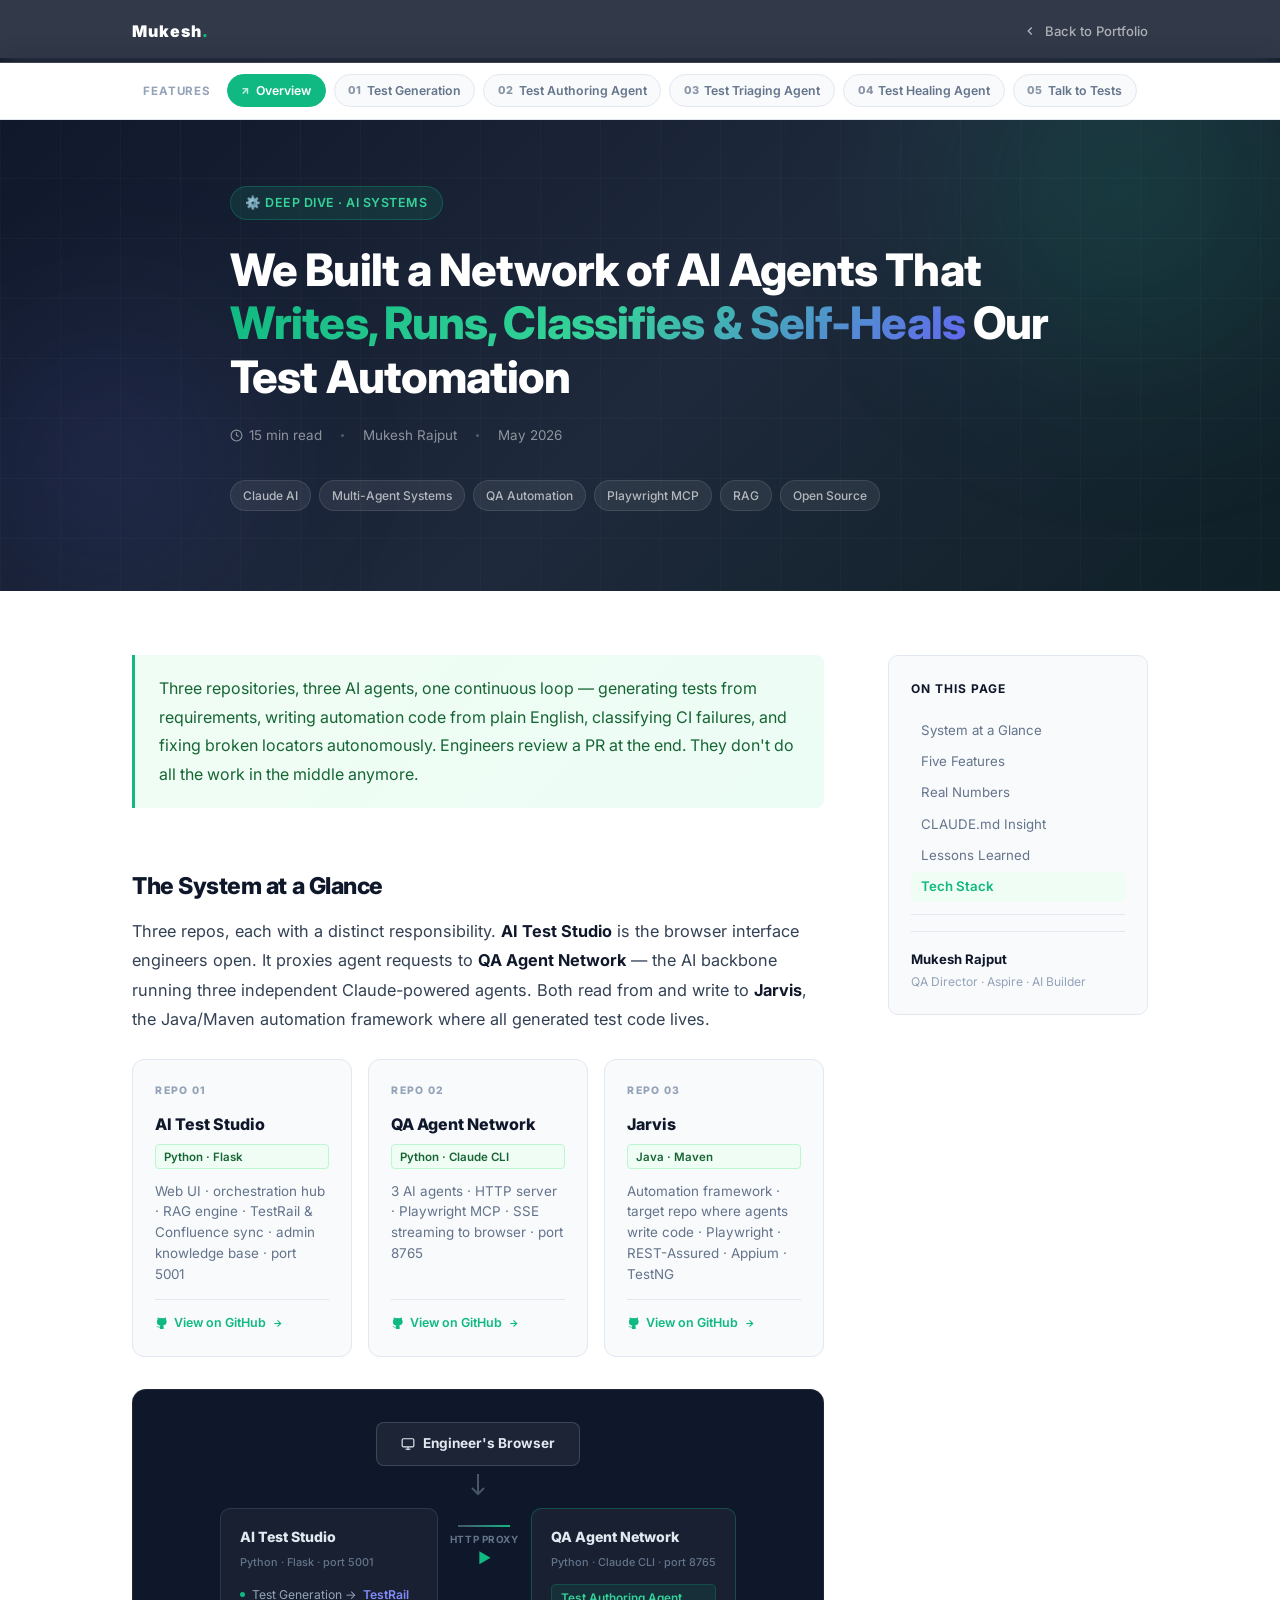
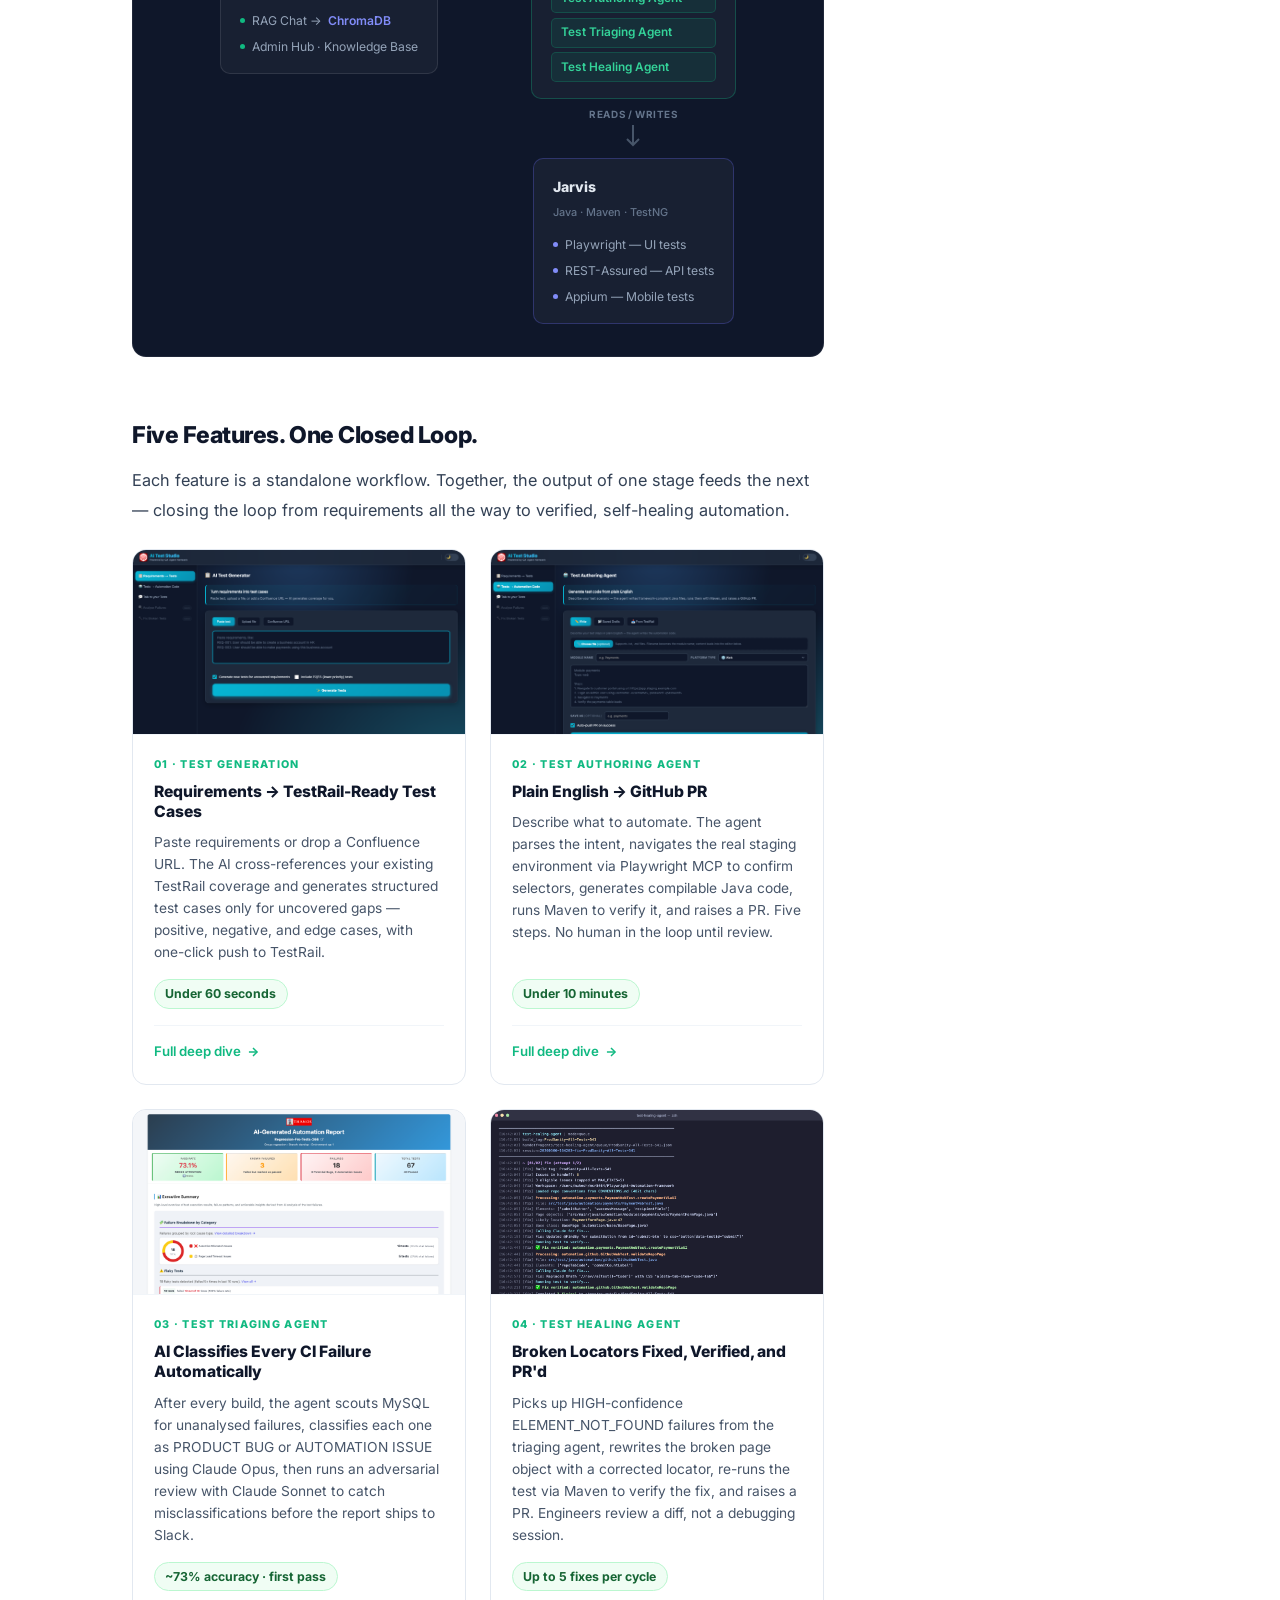
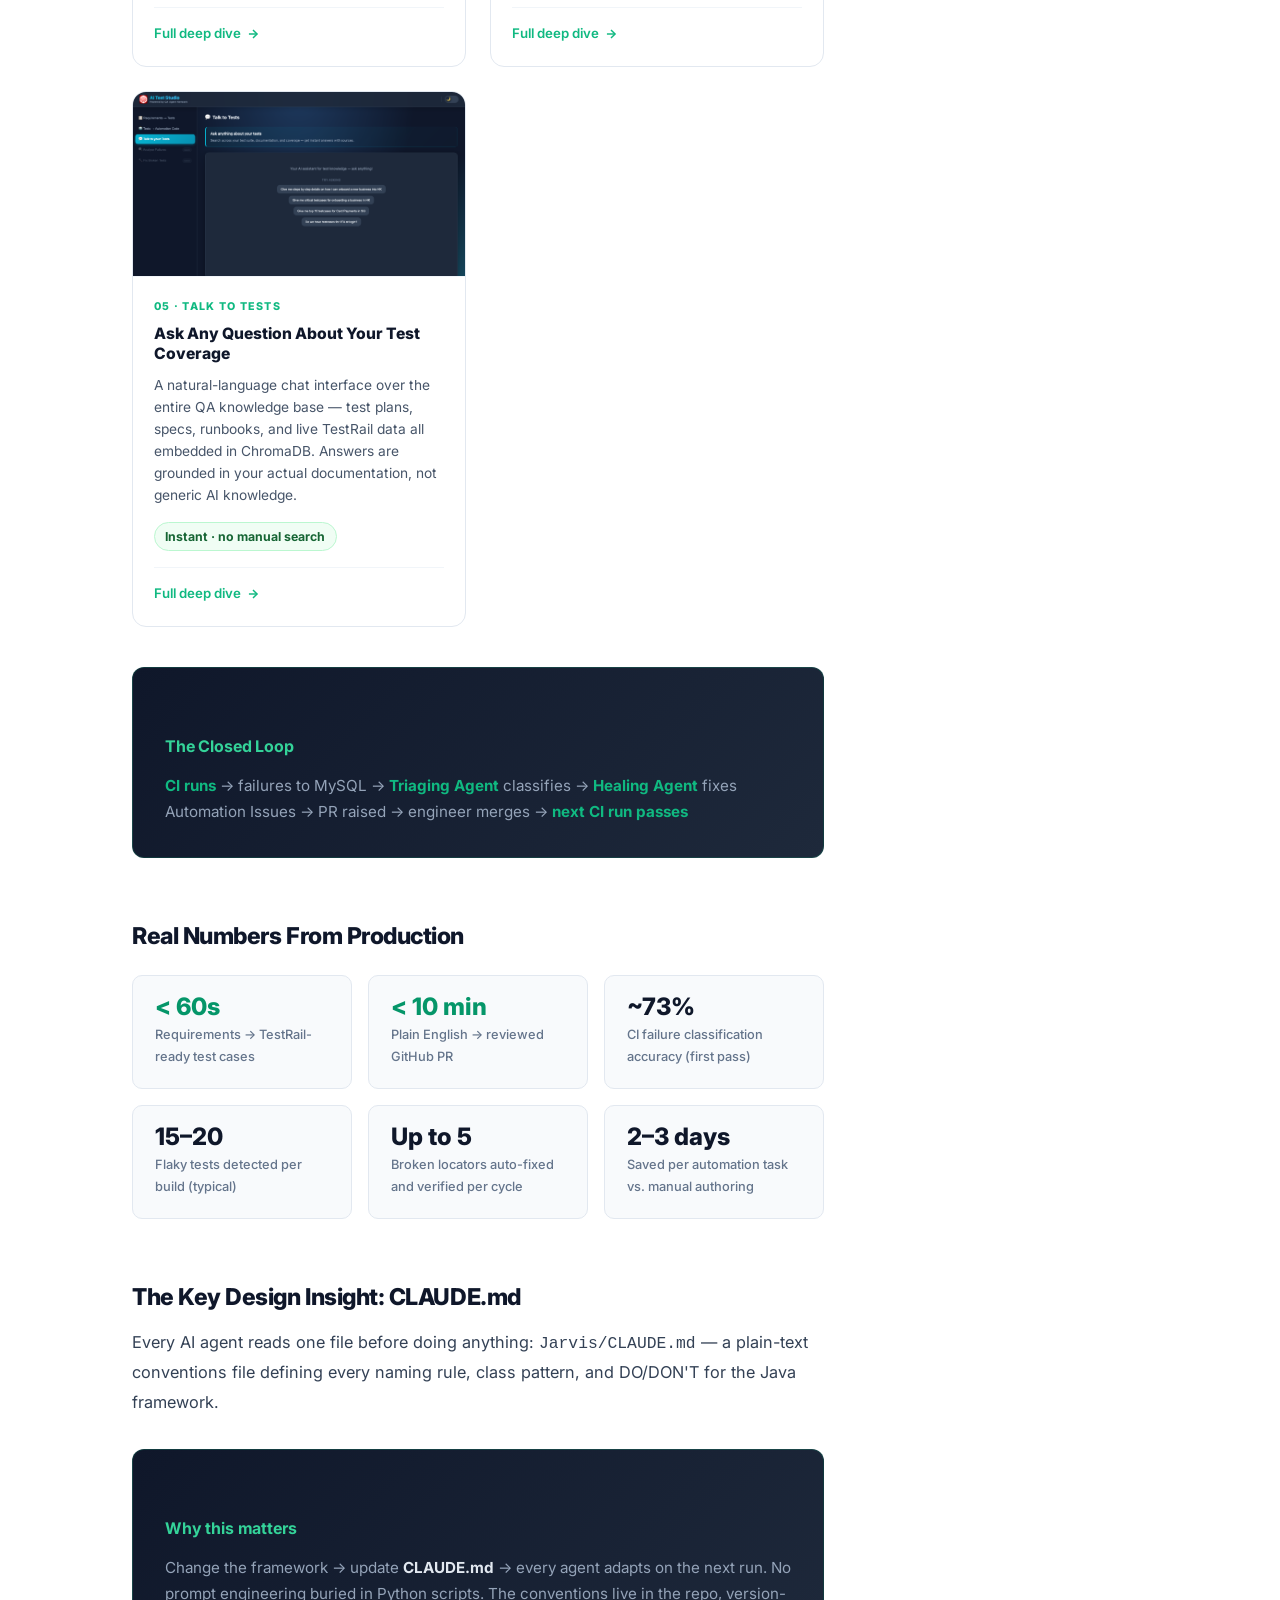
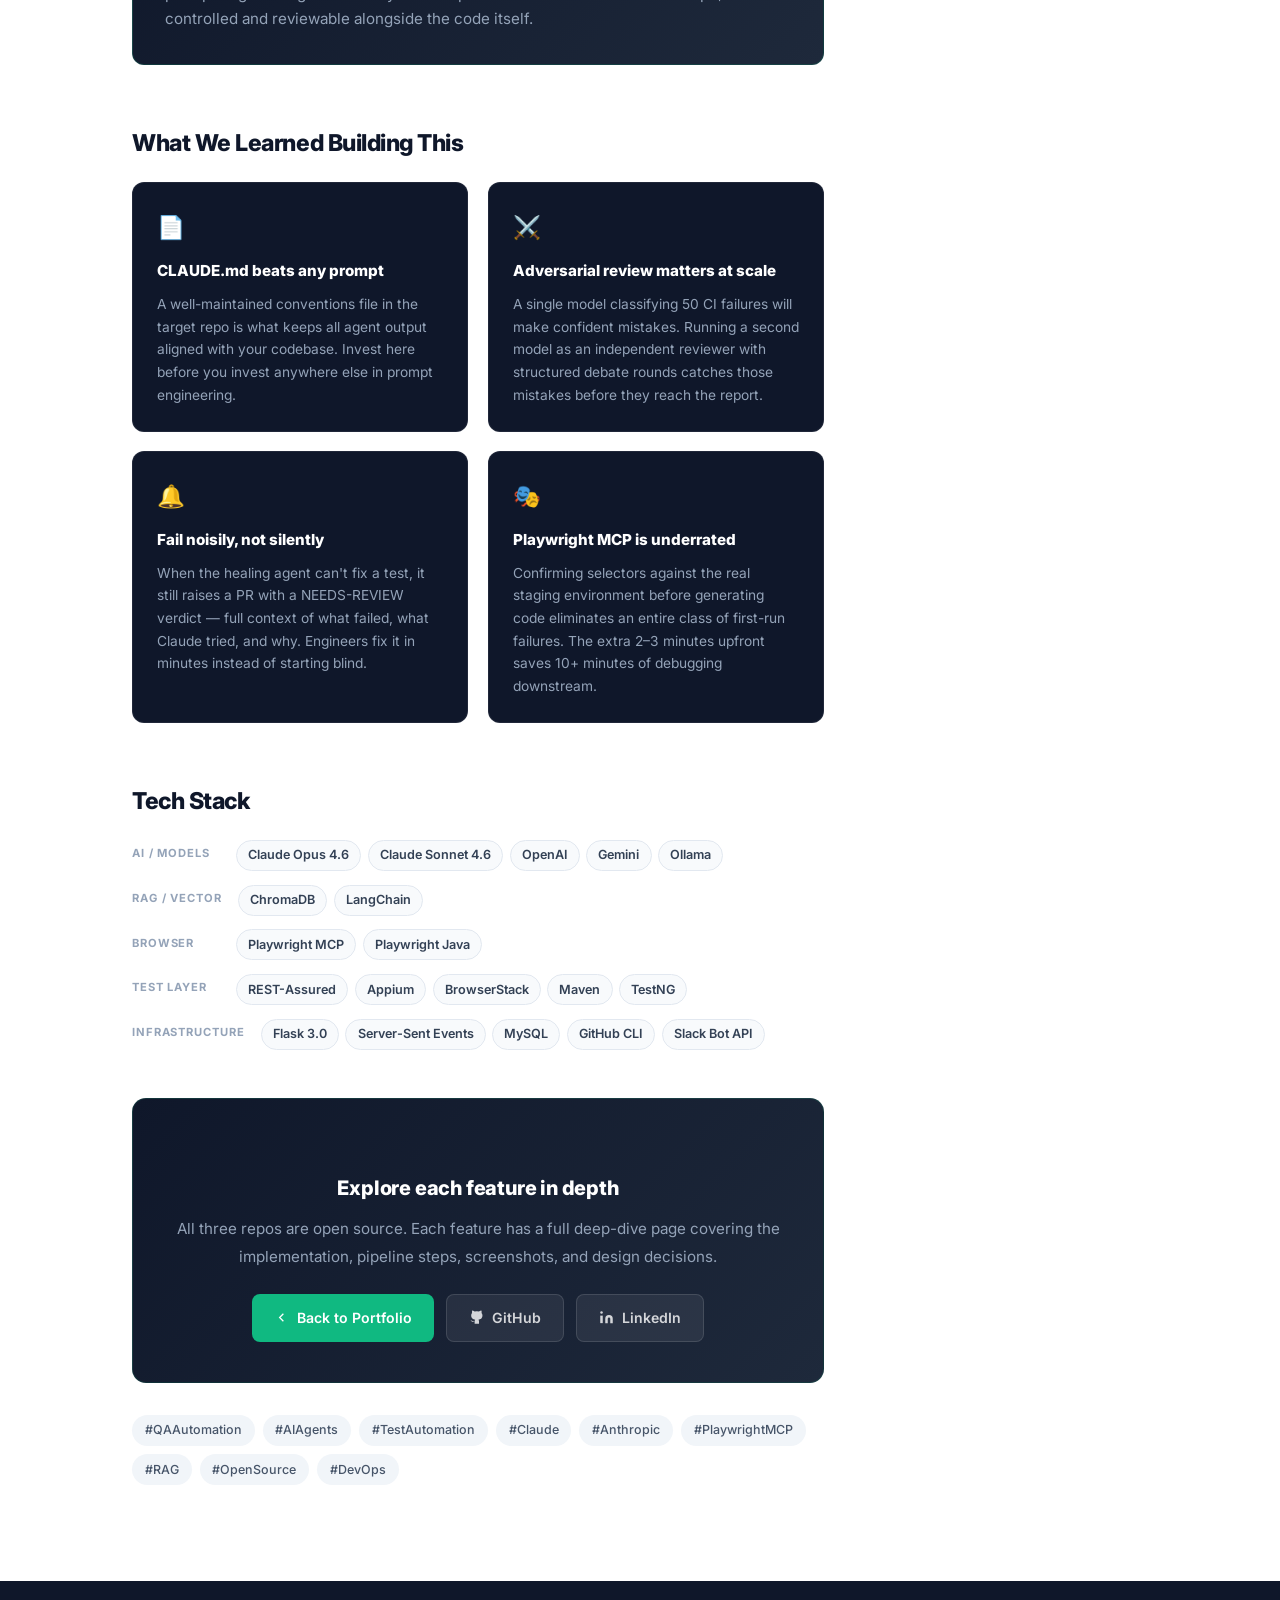
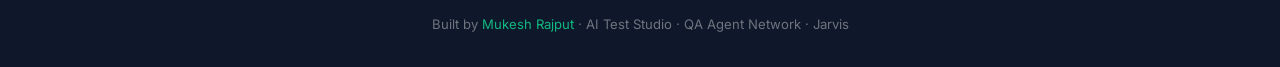
==== commit 6c30aa0b: "add updated resume & update links Signed-off-by: Mukesh Rajput <msr5464@gmail.com>" ====
--- a/ai-agent-network.html
+++ b/ai-agent-network.html
@@ -350,6 +350,8 @@
       background: #f8fafc; border: 1px solid #e2e8f0;
       border-radius: 12px; padding: 1.4rem;
       transition: border-color 0.2s, box-shadow 0.2s;
+      cursor: pointer; text-decoration: none;
+      display: flex; flex-direction: column;
     }
     .repo-card:hover { border-color: #10b981; box-shadow: 0 4px 16px rgba(16,185,129,0.1); }
     .repo-card-num {
@@ -362,7 +364,14 @@
       border: 1px solid #bbf7d0; padding: 0.1rem 0.5rem;
       border-radius: 4px; font-size: 0.72rem; font-weight: 600; margin-bottom: 0.7rem;
     }
-    .repo-card-role { font-size: 0.84rem; color: #64748b; line-height: 1.55; }
+    .repo-card-role { font-size: 0.84rem; color: #64748b; line-height: 1.55; margin-bottom: 0.9rem; }
+    .repo-card-cta {
+      display: flex; align-items: center; gap: 0.35rem;
+      font-size: 0.78rem; font-weight: 600; color: #10b981;
+      border-top: 1px solid #e2e8f0; padding-top: 0.75rem;
+      transition: gap 0.18s; margin-top: auto;
+    }
+    .repo-card:hover .repo-card-cta { gap: 0.6rem; }
 
     /* ── Feature cards grid ── */
     .features-grid {
@@ -656,24 +665,39 @@
     <p>Three repos, each with a distinct responsibility. <strong>AI Test Studio</strong> is the browser interface engineers open. It proxies agent requests to <strong>QA Agent Network</strong> — the AI backbone running three independent Claude-powered agents. Both read from and write to <strong>Jarvis</strong>, the Java/Maven automation framework where all generated test code lives.</p>
 
     <div class="repo-cards">
-      <div class="repo-card">
+      <a href="https://github.com/msr5464/AI-Test-Studio" target="_blank" rel="noopener" class="repo-card">
         <div class="repo-card-num">Repo 01</div>
         <div class="repo-card-name">AI Test Studio</div>
         <span class="repo-card-lang">Python · Flask</span>
         <div class="repo-card-role">Web UI · orchestration hub · RAG engine · TestRail &amp; Confluence sync · admin knowledge base · port 5001</div>
-      </div>
-      <div class="repo-card">
+        <div class="repo-card-cta">
+          <svg width="13" height="13" fill="currentColor" viewBox="0 0 24 24"><path d="M9 19c-5 1.5-5-2.5-7-3m14 6v-3.87a3.37 3.37 0 00-.94-2.61c3.14-.35 6.44-1.54 6.44-7A5.44 5.44 0 0020 4.77 5.07 5.07 0 0019.91 1S18.73.65 16 2.48a13.38 13.38 0 00-7 0C6.27.65 5.09 1 5.09 1A5.07 5.07 0 005 4.77a5.44 5.44 0 00-1.5 3.78c0 5.42 3.3 6.61 6.44 7A3.37 3.37 0 009 18.13V22"/></svg>
+          View on GitHub
+          <svg width="11" height="11" fill="none" stroke="currentColor" stroke-width="2.5" viewBox="0 0 24 24"><line x1="5" y1="12" x2="19" y2="12"/><polyline points="12 5 19 12 12 19"/></svg>
+        </div>
+      </a>
+      <a href="https://github.com/msr5464/AI-Agent-Network" target="_blank" rel="noopener" class="repo-card">
         <div class="repo-card-num">Repo 02</div>
         <div class="repo-card-name">QA Agent Network</div>
         <span class="repo-card-lang">Python · Claude CLI</span>
         <div class="repo-card-role">3 AI agents · HTTP server · Playwright MCP · SSE streaming to browser · port 8765</div>
-      </div>
-      <div class="repo-card">
+        <div class="repo-card-cta">
+          <svg width="13" height="13" fill="currentColor" viewBox="0 0 24 24"><path d="M9 19c-5 1.5-5-2.5-7-3m14 6v-3.87a3.37 3.37 0 00-.94-2.61c3.14-.35 6.44-1.54 6.44-7A5.44 5.44 0 0020 4.77 5.07 5.07 0 0019.91 1S18.73.65 16 2.48a13.38 13.38 0 00-7 0C6.27.65 5.09 1 5.09 1A5.07 5.07 0 005 4.77a5.44 5.44 0 00-1.5 3.78c0 5.42 3.3 6.61 6.44 7A3.37 3.37 0 009 18.13V22"/></svg>
+          View on GitHub
+          <svg width="11" height="11" fill="none" stroke="currentColor" stroke-width="2.5" viewBox="0 0 24 24"><line x1="5" y1="12" x2="19" y2="12"/><polyline points="12 5 19 12 12 19"/></svg>
+        </div>
+      </a>
+      <a href="https://github.com/msr5464/Playwright-Automation-Framework" target="_blank" rel="noopener" class="repo-card">
         <div class="repo-card-num">Repo 03</div>
         <div class="repo-card-name">Jarvis</div>
         <span class="repo-card-lang">Java · Maven</span>
         <div class="repo-card-role">Automation framework · target repo where agents write code · Playwright · REST-Assured · Appium · TestNG</div>
-      </div>
+        <div class="repo-card-cta">
+          <svg width="13" height="13" fill="currentColor" viewBox="0 0 24 24"><path d="M9 19c-5 1.5-5-2.5-7-3m14 6v-3.87a3.37 3.37 0 00-.94-2.61c3.14-.35 6.44-1.54 6.44-7A5.44 5.44 0 0020 4.77 5.07 5.07 0 0019.91 1S18.73.65 16 2.48a13.38 13.38 0 00-7 0C6.27.65 5.09 1 5.09 1A5.07 5.07 0 005 4.77a5.44 5.44 0 00-1.5 3.78c0 5.42 3.3 6.61 6.44 7A3.37 3.37 0 009 18.13V22"/></svg>
+          View on GitHub
+          <svg width="11" height="11" fill="none" stroke="currentColor" stroke-width="2.5" viewBox="0 0 24 24"><line x1="5" y1="12" x2="19" y2="12"/><polyline points="12 5 19 12 12 19"/></svg>
+        </div>
+      </a>
     </div>
 
     <div class="arch-visual">
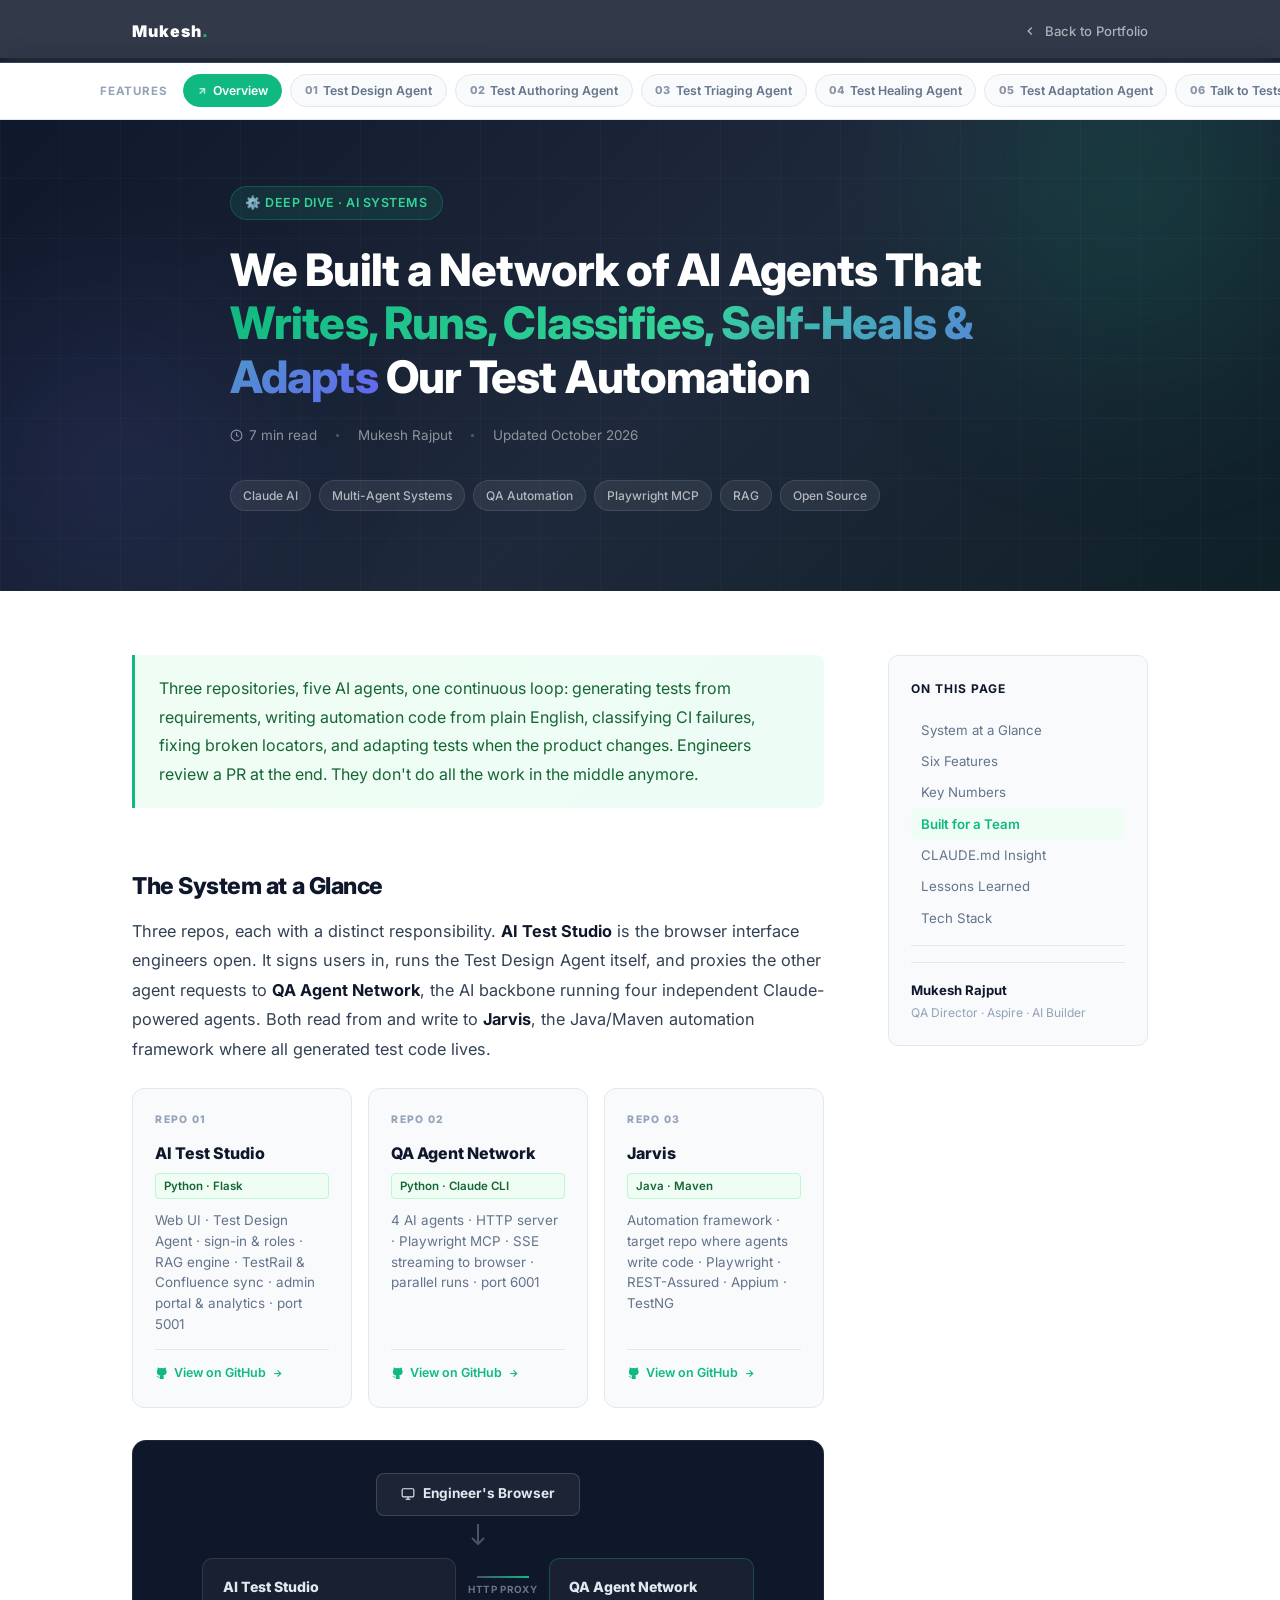
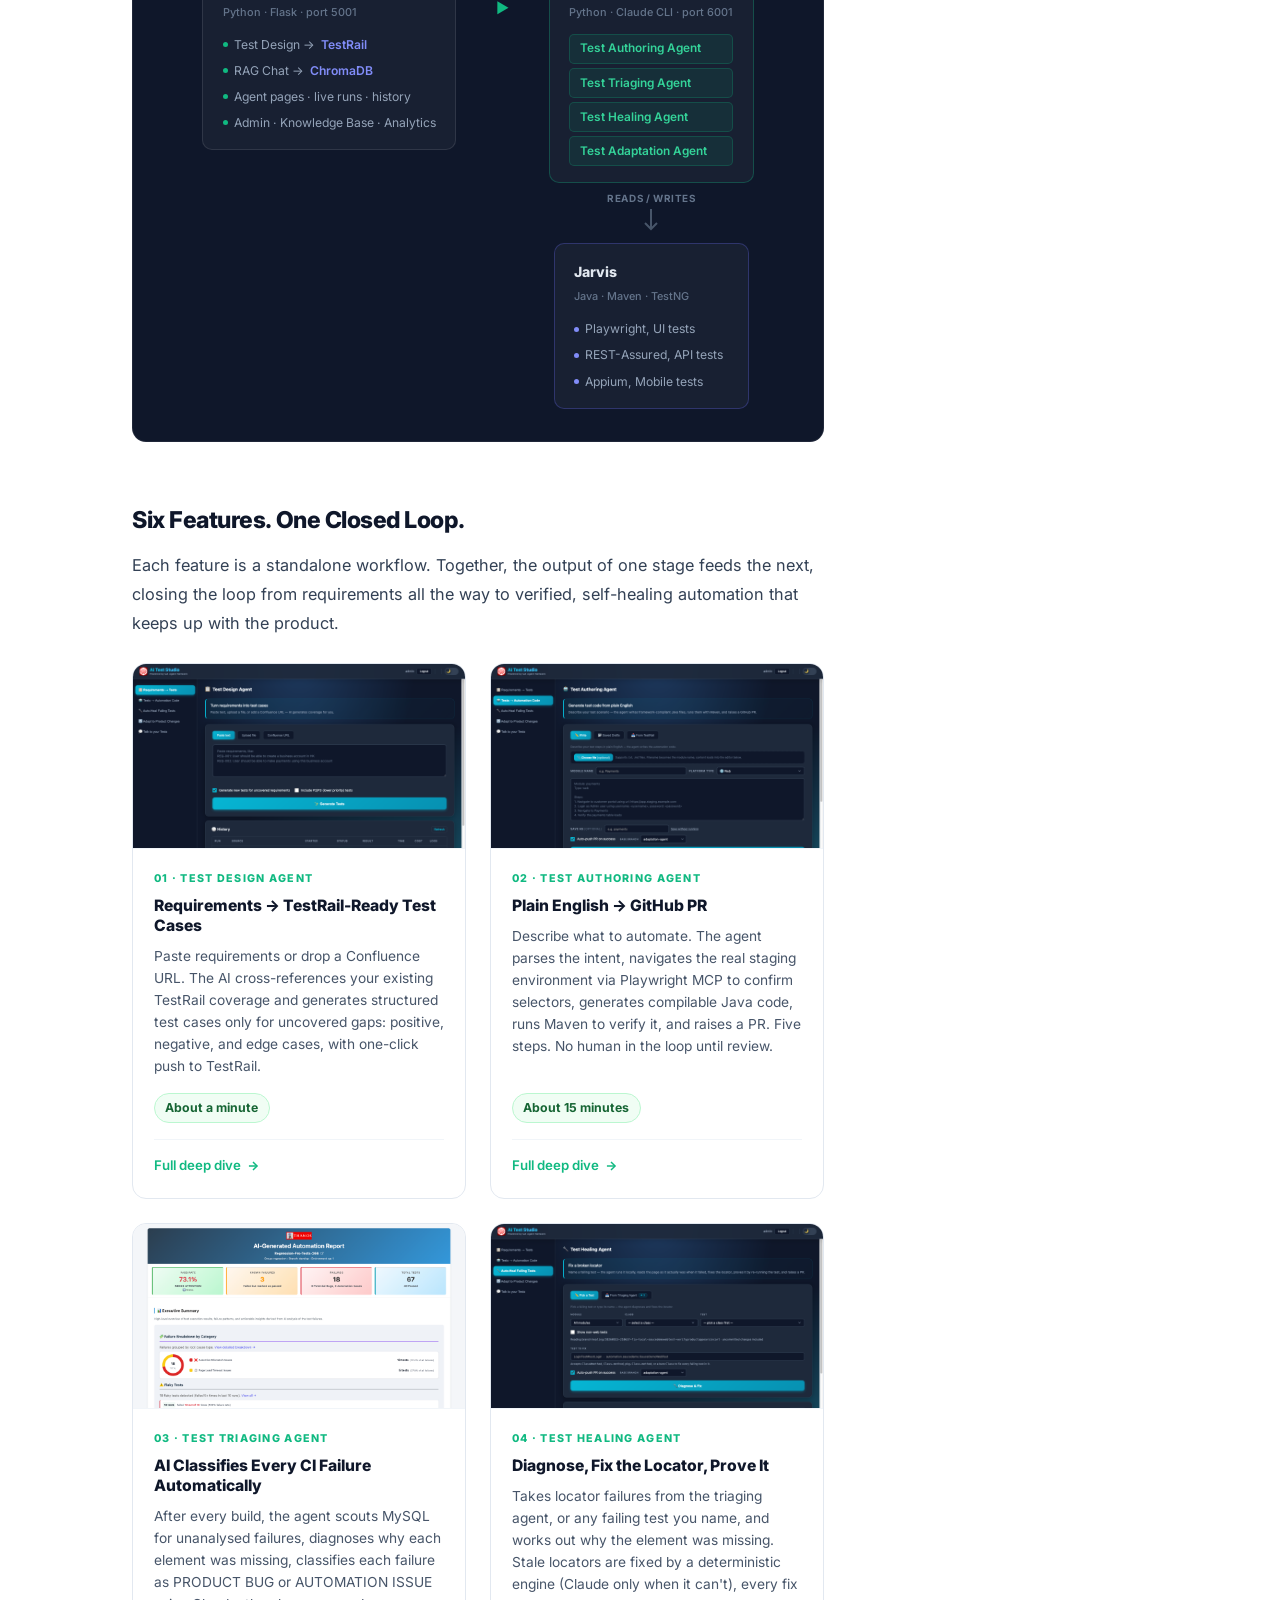
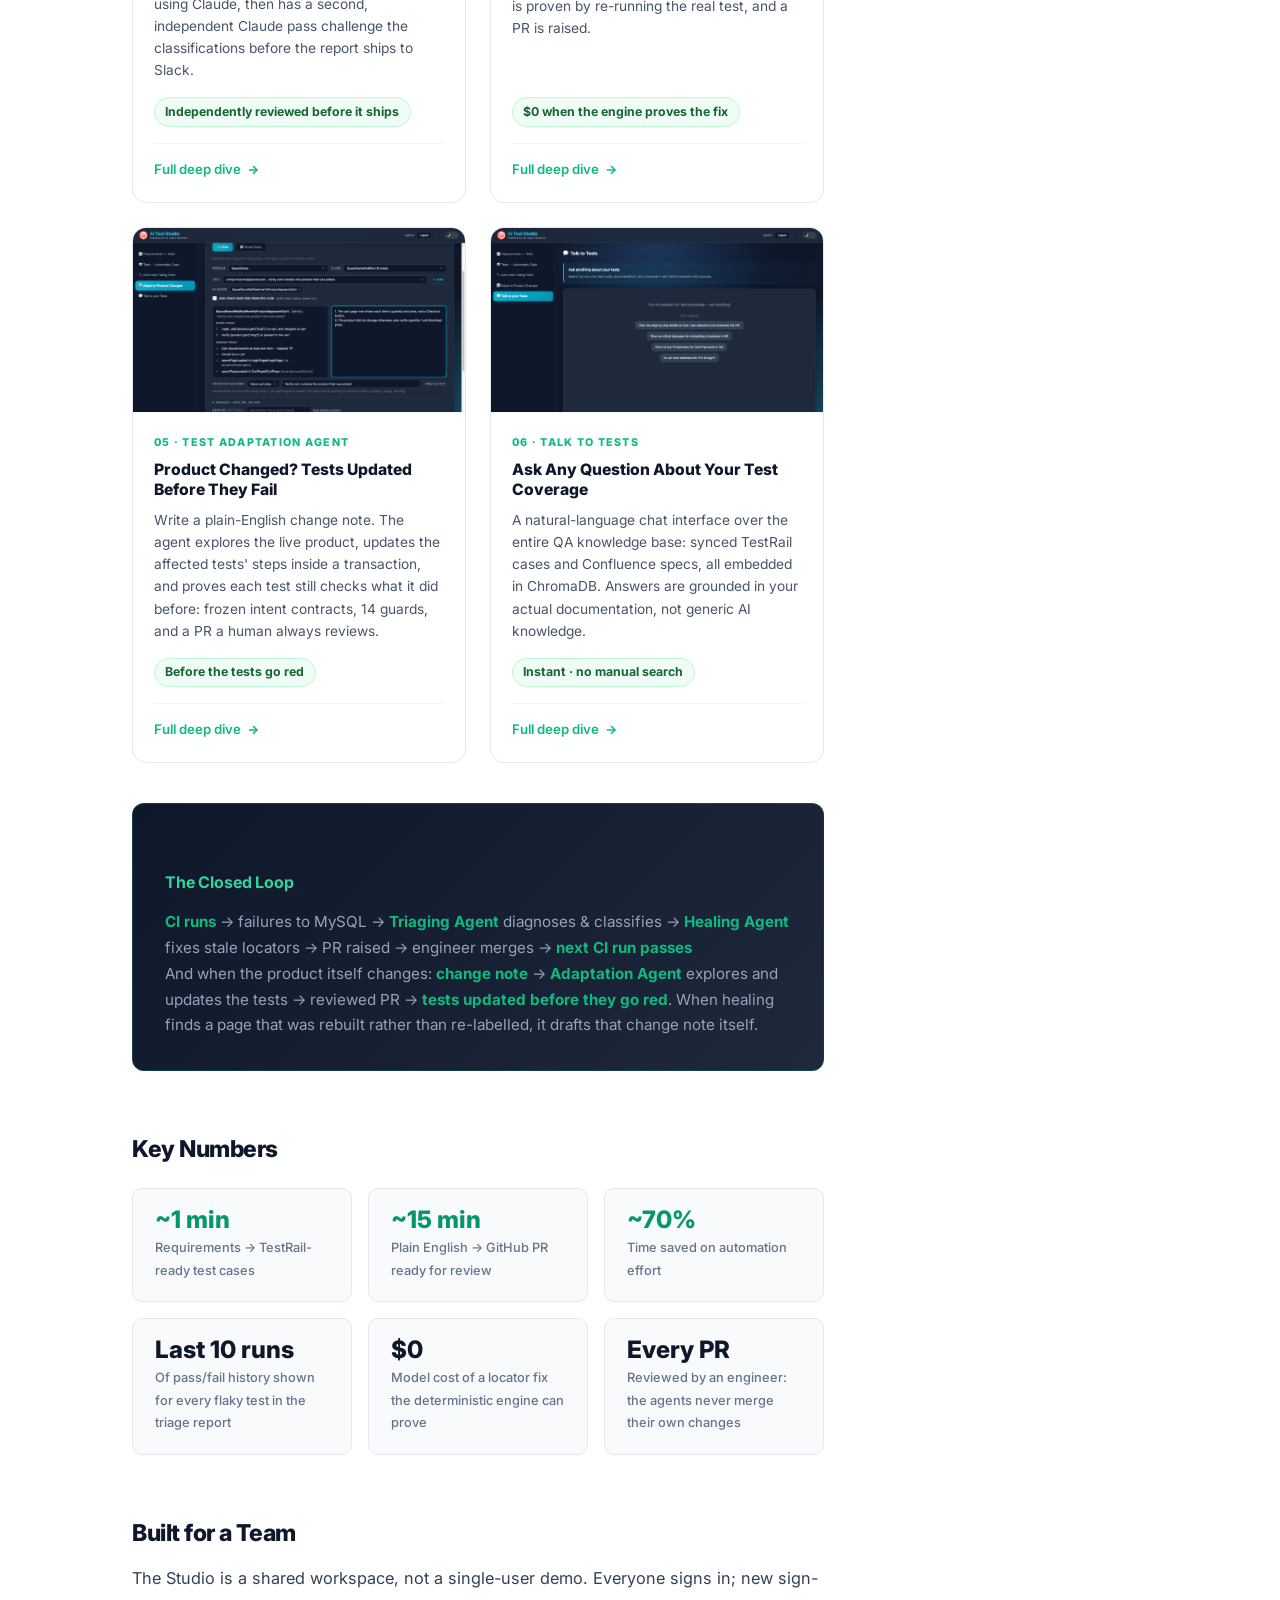
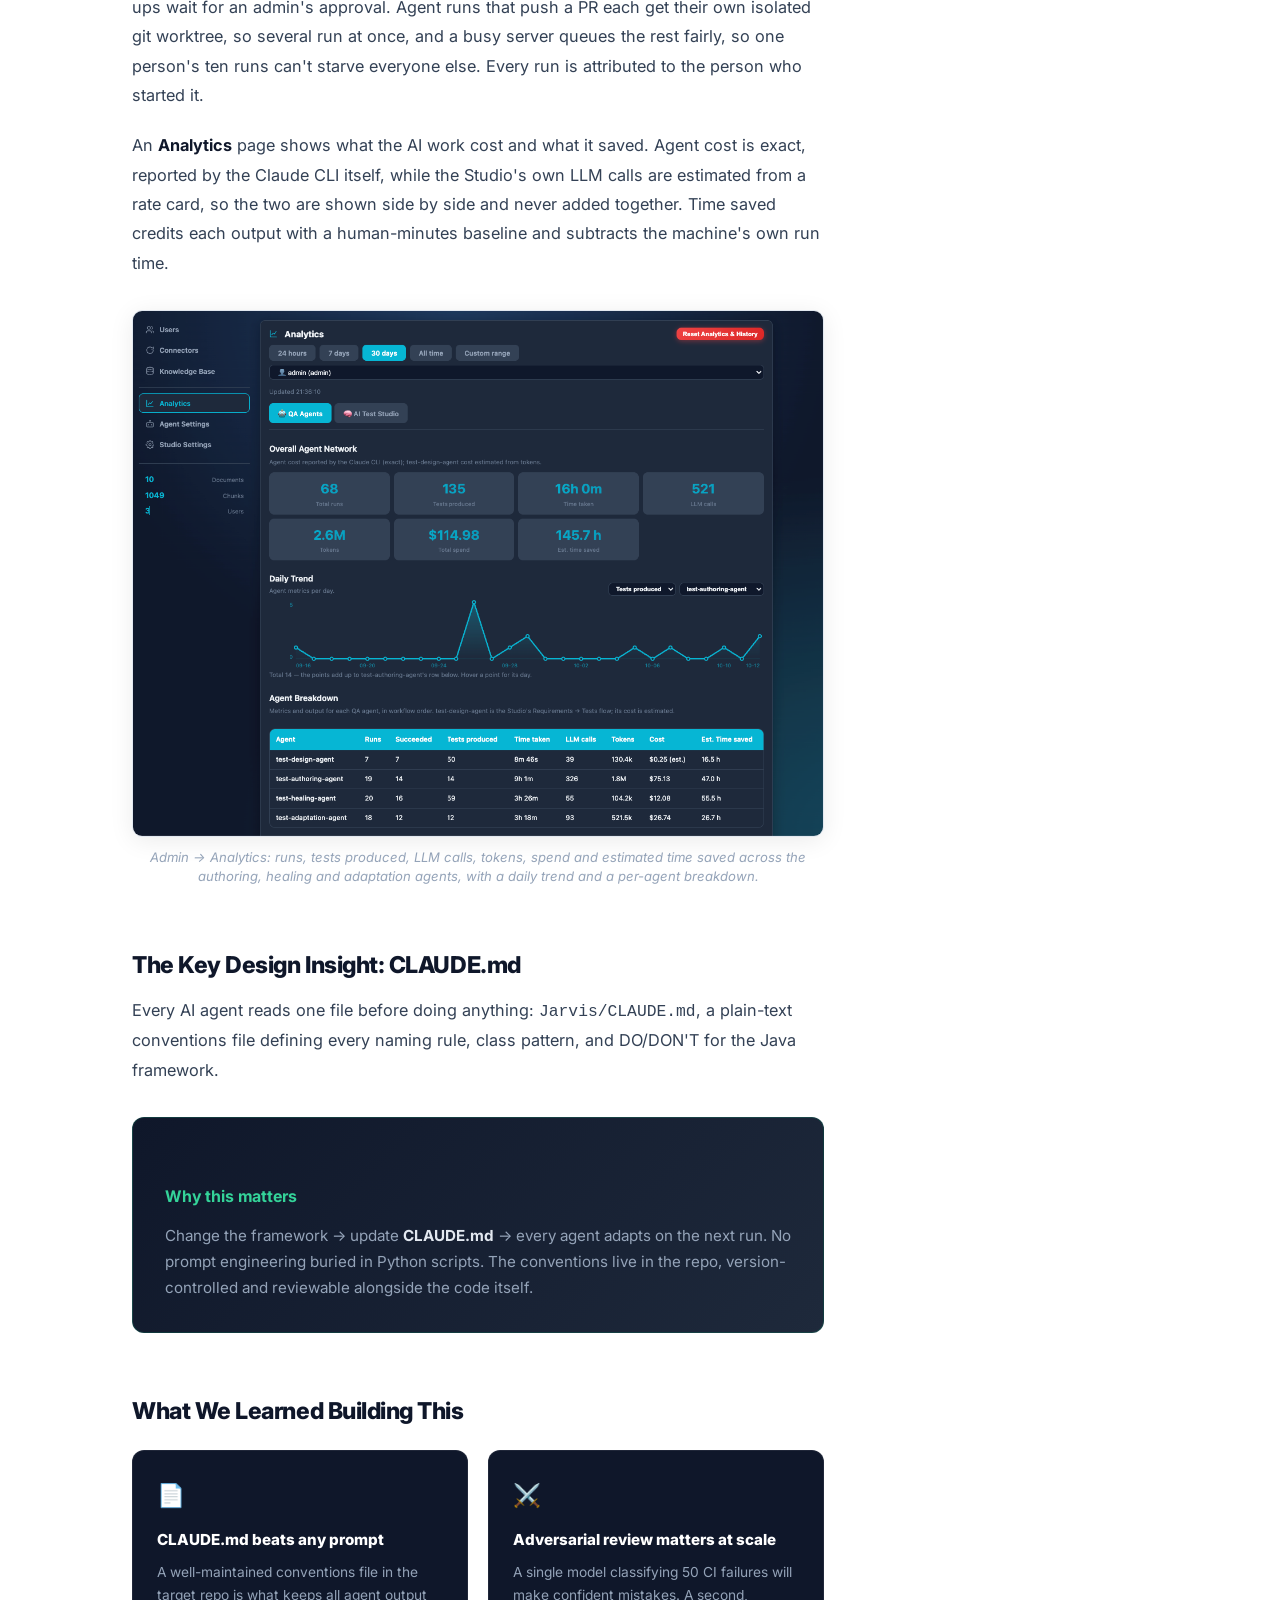
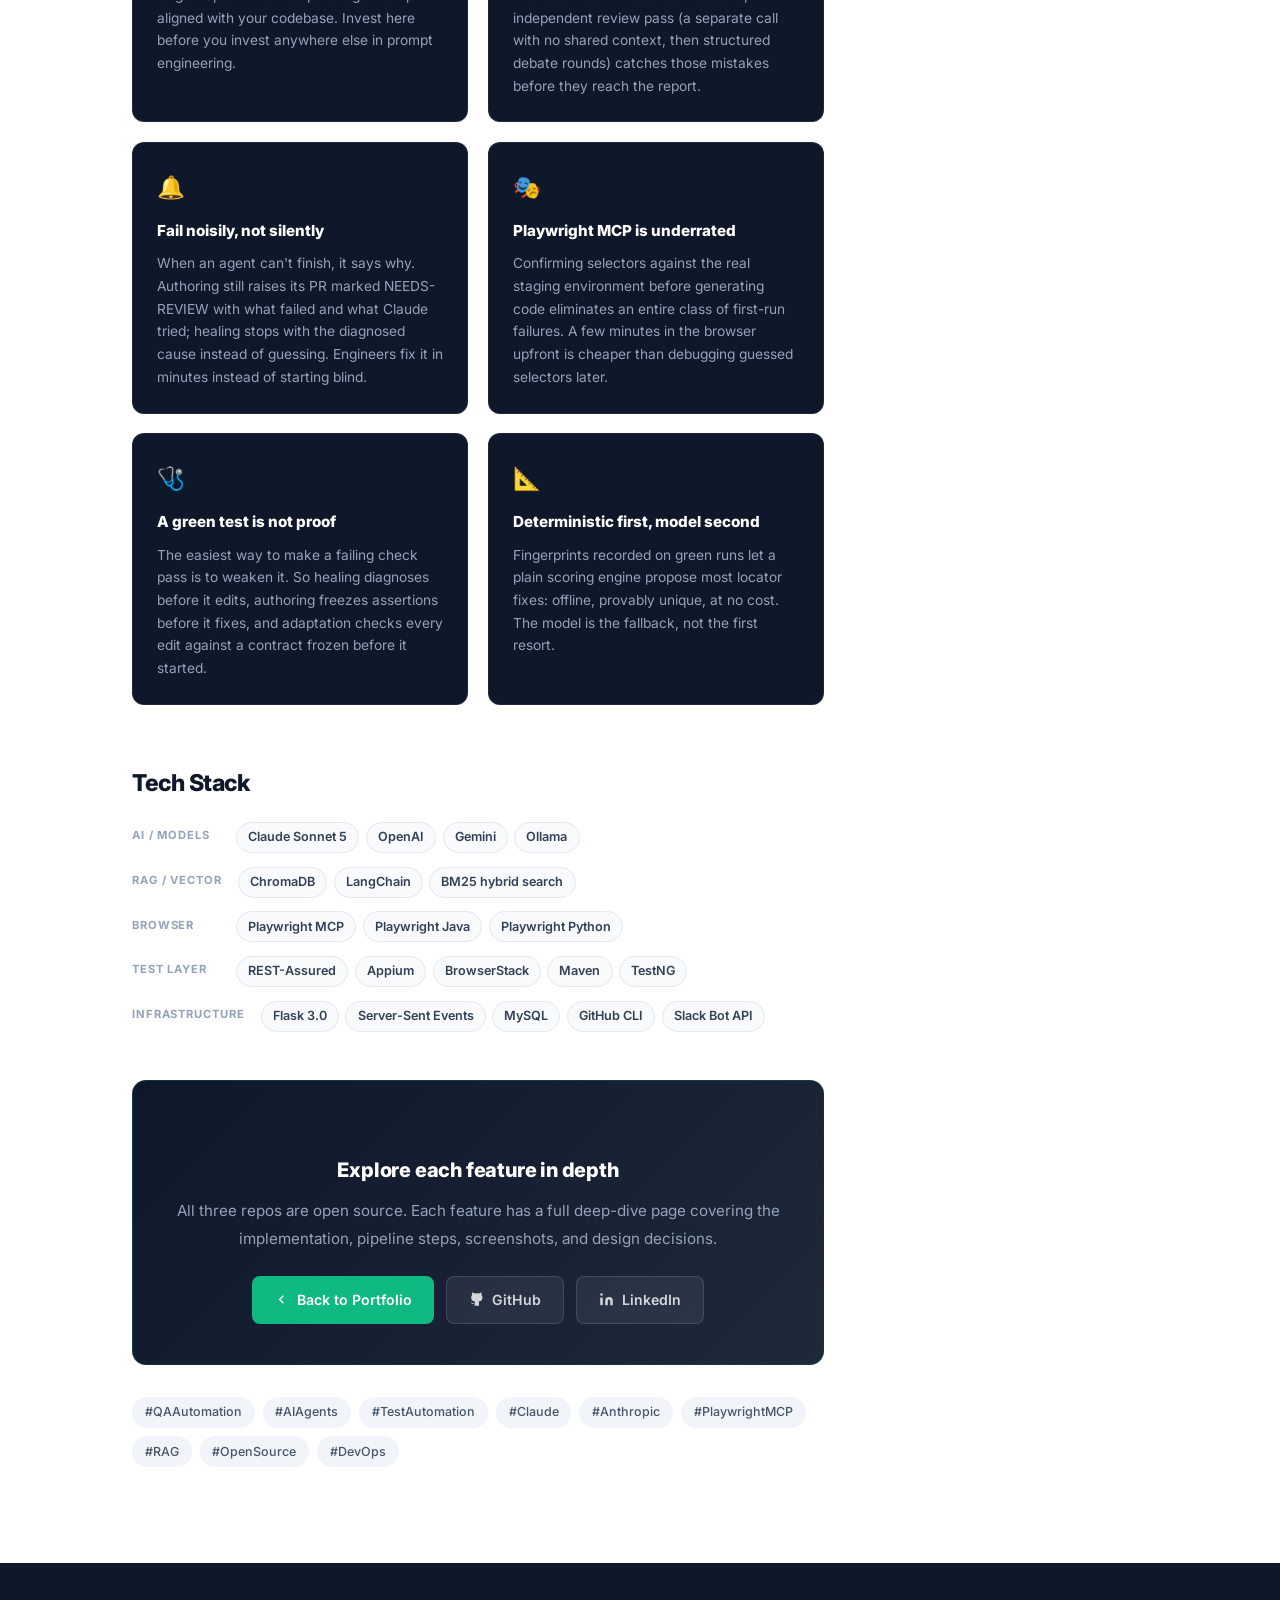
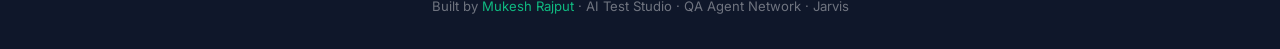
==== commit 27b576ae: "Version2 Signed-off-by: Mukesh Rajput <msr5464@gmail.com>" ====
--- a/ai-agent-network.html
+++ b/ai-agent-network.html
@@ -3,8 +3,24 @@
 <head>
   <meta charset="UTF-8" />
   <meta name="viewport" content="width=device-width, initial-scale=1.0" />
-  <title>AI Agent Network for QA — Mukesh Rajput</title>
-  <meta name="description" content="How three repositories work together to generate, execute, triage, and self-heal automated tests using Claude AI." />
+  <title>AI Agent Network for QA | Mukesh Rajput</title>
+  <link rel="icon" href="favicon.ico" sizes="any" />
+  <link rel="icon" type="image/png" sizes="32x32" href="images/favicon-32.png" />
+  <link rel="apple-touch-icon" href="images/apple-touch-icon.png" />
+  <meta property="og:type" content="article" />
+  <meta property="og:site_name" content="Mukesh Rajput" />
+  <meta property="og:title" content="AI Agent Network for QA | Mukesh Rajput" />
+  <meta property="og:description" content="How three repositories and five AI agents work together to generate, write, triage, self-heal and adapt automated tests." />
+  <meta property="og:url" content="https://msr5464.github.io/ai-agent-network.html" />
+  <meta property="og:image" content="https://msr5464.github.io/images/og-preview.jpg" />
+  <meta property="og:image:width" content="1200" />
+  <meta property="og:image:height" content="630" />
+  <meta property="og:image:alt" content="Mukesh Rajput, AI-Driven Quality Engineering Leader" />
+  <meta name="twitter:card" content="summary_large_image" />
+  <meta name="twitter:title" content="AI Agent Network for QA | Mukesh Rajput" />
+  <meta name="twitter:description" content="How three repositories and five AI agents work together to generate, write, triage, self-heal and adapt automated tests." />
+  <meta name="twitter:image" content="https://msr5464.github.io/images/og-preview.jpg" />
+  <meta name="description" content="How three repositories and five AI agents work together to generate, write, triage, self-heal and adapt automated tests." />
   <link rel="preconnect" href="https://fonts.googleapis.com" />
   <link href="https://fonts.googleapis.com/css2?family=Inter:wght@300;400;500;600;700;800;900&display=swap" rel="stylesheet" />
   <style>
@@ -524,7 +540,7 @@
       max-width: 1080px; margin: 0 auto;
       display: flex; align-items: center; gap: 0.5rem;
       padding: 0.75rem 0; white-space: nowrap;
-      justify-content: center;
+      width: max-content;
     }
     .feature-nav-label {
       font-size: 0.72rem; font-weight: 700; color: #94a3b8;
@@ -578,6 +594,8 @@
       cursor: pointer; font-size: 1.1rem; transition: background 0.2s;
     }
     .img-modal-close:hover { background: rgba(255,255,255,0.2); }
+      /* A long setting name in one <code>/<strong> must not widen the page on phones. */
+    .article-body code, .article-body strong { overflow-wrap: anywhere; }
   </style>
 </head>
 <body>
@@ -602,8 +620,8 @@
     <a href="ai-agent-network.html" class="feat-pill active">
       <span class="feat-num">↗</span> Overview
     </a>
-    <a href="feature-test-generation.html" class="feat-pill">
-      <span class="feat-num">01</span> Test Generation
+    <a href="feature-test-design.html" class="feat-pill">
+      <span class="feat-num">01</span> Test Design Agent
     </a>
     <a href="feature-test-authoring.html" class="feat-pill">
       <span class="feat-num">02</span> Test Authoring Agent
@@ -614,8 +632,11 @@
     <a href="feature-test-healing.html" class="feat-pill">
       <span class="feat-num">04</span> Test Healing Agent
     </a>
+    <a href="feature-test-adaptation.html" class="feat-pill">
+      <span class="feat-num">05</span> Test Adaptation Agent
+    </a>
     <a href="feature-rag-chat.html" class="feat-pill">
-      <span class="feat-num">05</span> Talk to Tests
+      <span class="feat-num">06</span> Talk to Tests
     </a>
   </div>
 </div>
@@ -627,16 +648,16 @@
   <div class="hero-grid"></div>
   <div class="hero-content">
     <div class="article-tag">⚙️ Deep Dive · AI Systems</div>
-    <h1>We Built a Network of AI Agents That <span class="grad-text">Writes, Runs, Classifies &amp; Self-Heals</span> Our Test Automation</h1>
+    <h1>We Built a Network of AI Agents That <span class="grad-text">Writes, Runs, Classifies, Self-Heals &amp; Adapts</span> Our Test Automation</h1>
     <div class="article-meta">
       <span class="meta-item">
         <svg width="13" height="13" fill="none" stroke="currentColor" stroke-width="2" viewBox="0 0 24 24"><circle cx="12" cy="12" r="10"/><polyline points="12 6 12 12 16 14"/></svg>
-        15 min read
+        7 min read
       </span>
       <span class="meta-dot"></span>
       <span class="meta-item">Mukesh Rajput</span>
       <span class="meta-dot"></span>
-      <span class="meta-item">May 2026</span>
+      <span class="meta-item">Updated October 2026</span>
     </div>
     <div class="hero-chips">
       <span class="hero-chip">Claude AI</span>
@@ -656,20 +677,20 @@
   <article class="article-body">
 
     <div class="intro-callout">
-      <p>Three repositories, three AI agents, one continuous loop — generating tests from requirements, writing automation code from plain English, classifying CI failures, and fixing broken locators autonomously. Engineers review a PR at the end. They don't do all the work in the middle anymore.</p>
+      <p>Three repositories, five AI agents, one continuous loop: generating tests from requirements, writing automation code from plain English, classifying CI failures, fixing broken locators, and adapting tests when the product changes. Engineers review a PR at the end. They don't do all the work in the middle anymore.</p>
     </div>
 
     <!-- THE SYSTEM -->
     <h2 id="system">The System at a Glance</h2>
 
-    <p>Three repos, each with a distinct responsibility. <strong>AI Test Studio</strong> is the browser interface engineers open. It proxies agent requests to <strong>QA Agent Network</strong> — the AI backbone running three independent Claude-powered agents. Both read from and write to <strong>Jarvis</strong>, the Java/Maven automation framework where all generated test code lives.</p>
+    <p>Three repos, each with a distinct responsibility. <strong>AI Test Studio</strong> is the browser interface engineers open. It signs users in, runs the Test Design Agent itself, and proxies the other agent requests to <strong>QA Agent Network</strong>, the AI backbone running four independent Claude-powered agents. Both read from and write to <strong>Jarvis</strong>, the Java/Maven automation framework where all generated test code lives.</p>
 
     <div class="repo-cards">
       <a href="https://github.com/msr5464/AI-Test-Studio" target="_blank" rel="noopener" class="repo-card">
         <div class="repo-card-num">Repo 01</div>
         <div class="repo-card-name">AI Test Studio</div>
         <span class="repo-card-lang">Python · Flask</span>
-        <div class="repo-card-role">Web UI · orchestration hub · RAG engine · TestRail &amp; Confluence sync · admin knowledge base · port 5001</div>
+        <div class="repo-card-role">Web UI · Test Design Agent · sign-in &amp; roles · RAG engine · TestRail &amp; Confluence sync · admin portal &amp; analytics · port 5001</div>
         <div class="repo-card-cta">
           <svg width="13" height="13" fill="currentColor" viewBox="0 0 24 24"><path d="M9 19c-5 1.5-5-2.5-7-3m14 6v-3.87a3.37 3.37 0 00-.94-2.61c3.14-.35 6.44-1.54 6.44-7A5.44 5.44 0 0020 4.77 5.07 5.07 0 0019.91 1S18.73.65 16 2.48a13.38 13.38 0 00-7 0C6.27.65 5.09 1 5.09 1A5.07 5.07 0 005 4.77a5.44 5.44 0 00-1.5 3.78c0 5.42 3.3 6.61 6.44 7A3.37 3.37 0 009 18.13V22"/></svg>
           View on GitHub
@@ -680,7 +701,7 @@
         <div class="repo-card-num">Repo 02</div>
         <div class="repo-card-name">QA Agent Network</div>
         <span class="repo-card-lang">Python · Claude CLI</span>
-        <div class="repo-card-role">3 AI agents · HTTP server · Playwright MCP · SSE streaming to browser · port 8765</div>
+        <div class="repo-card-role">4 AI agents · HTTP server · Playwright MCP · SSE streaming to browser · parallel runs · port 6001</div>
         <div class="repo-card-cta">
           <svg width="13" height="13" fill="currentColor" viewBox="0 0 24 24"><path d="M9 19c-5 1.5-5-2.5-7-3m14 6v-3.87a3.37 3.37 0 00-.94-2.61c3.14-.35 6.44-1.54 6.44-7A5.44 5.44 0 0020 4.77 5.07 5.07 0 0019.91 1S18.73.65 16 2.48a13.38 13.38 0 00-7 0C6.27.65 5.09 1 5.09 1A5.07 5.07 0 005 4.77a5.44 5.44 0 00-1.5 3.78c0 5.42 3.3 6.61 6.44 7A3.37 3.37 0 009 18.13V22"/></svg>
           View on GitHub
@@ -723,9 +744,10 @@
           <div class="arch-box-name">AI Test Studio</div>
           <div class="arch-box-meta">Python · Flask · port 5001</div>
           <div class="arch-box-rows">
-            <div class="arch-row-item"><span class="arch-dot"></span>Test Generation → <b>TestRail</b></div>
+            <div class="arch-row-item"><span class="arch-dot"></span>Test Design → <b>TestRail</b></div>
             <div class="arch-row-item"><span class="arch-dot"></span>RAG Chat → <b>ChromaDB</b></div>
-            <div class="arch-row-item"><span class="arch-dot"></span>Admin Hub · Knowledge Base</div>
+            <div class="arch-row-item"><span class="arch-dot"></span>Agent pages · live runs · history</div>
+            <div class="arch-row-item"><span class="arch-dot"></span>Admin · Knowledge Base · Analytics</div>
           </div>
         </div>
 
@@ -740,10 +762,11 @@
         <div class="arch-right-col">
           <div class="arch-box box-agents">
             <div class="arch-box-name">QA Agent Network</div>
-            <div class="arch-box-meta">Python · Claude CLI · port 8765</div>
+            <div class="arch-box-meta">Python · Claude CLI · port 6001</div>
             <div class="agent-tag">Test Authoring Agent</div>
             <div class="agent-tag">Test Triaging Agent</div>
             <div class="agent-tag">Test Healing Agent</div>
+            <div class="agent-tag">Test Adaptation Agent</div>
           </div>
 
           <div class="arch-rw-wrap">
@@ -755,9 +778,9 @@
             <div class="arch-box-name">Jarvis</div>
             <div class="arch-box-meta">Java · Maven · TestNG</div>
             <div class="arch-box-rows">
-              <div class="arch-row-item"><span class="arch-dot purple"></span>Playwright — UI tests</div>
-              <div class="arch-row-item"><span class="arch-dot purple"></span>REST-Assured — API tests</div>
-              <div class="arch-row-item"><span class="arch-dot purple"></span>Appium — Mobile tests</div>
+              <div class="arch-row-item"><span class="arch-dot purple"></span>Playwright, UI tests</div>
+              <div class="arch-row-item"><span class="arch-dot purple"></span>REST-Assured, API tests</div>
+              <div class="arch-row-item"><span class="arch-dot purple"></span>Appium, Mobile tests</div>
             </div>
           </div>
         </div>
@@ -765,63 +788,74 @@
       </div>
     </div>
 
-    <!-- 5 FEATURES -->
-    <h2 id="features">Five Features. One Closed Loop.</h2>
-
-    <p>Each feature is a standalone workflow. Together, the output of one stage feeds the next — closing the loop from requirements all the way to verified, self-healing automation.</p>
+    <!-- 6 FEATURES -->
+    <h2 id="features">Six Features. One Closed Loop.</h2>
+
+    <p>Each feature is a standalone workflow. Together, the output of one stage feeds the next, closing the loop from requirements all the way to verified, self-healing automation that keeps up with the product.</p>
 
     <div class="features-grid">
 
-      <a href="feature-test-generation.html" class="feature-card">
-        <img src="images/customer-tab-analyze.png" alt="Requirements to Tests" class="feature-card-img" />
+      <a href="feature-test-design.html" class="feature-card">
+        <img src="images/design-agent.png" alt="Test Design Agent" class="feature-card-img" />
         <div class="feature-card-body">
-          <div class="feature-card-num">01 · Test Generation</div>
+          <div class="feature-card-num">01 · Test Design Agent</div>
           <div class="feature-card-title">Requirements → TestRail-Ready Test Cases</div>
-          <div class="feature-card-desc">Paste requirements or drop a Confluence URL. The AI cross-references your existing TestRail coverage and generates structured test cases only for uncovered gaps — positive, negative, and edge cases, with one-click push to TestRail.</div>
-          <div class="feature-card-stat">Under 60 seconds</div>
+          <div class="feature-card-desc">Paste requirements or drop a Confluence URL. The AI cross-references your existing TestRail coverage and generates structured test cases only for uncovered gaps: positive, negative, and edge cases, with one-click push to TestRail.</div>
+          <div class="feature-card-stat">About a minute</div>
           <div class="feature-card-cta">Full deep dive <svg width="14" height="14" fill="none" stroke="currentColor" stroke-width="2.5" viewBox="0 0 24 24"><line x1="5" y1="12" x2="19" y2="12"/><polyline points="12 5 19 12 12 19"/></svg></div>
         </div>
       </a>
 
       <a href="feature-test-authoring.html" class="feature-card">
-        <img src="images/customer-tab-agents.png" alt="Test Authoring Agent" class="feature-card-img" />
+        <img src="images/authoring-agent.png" alt="Test Authoring Agent" class="feature-card-img" />
         <div class="feature-card-body">
           <div class="feature-card-num">02 · Test Authoring Agent</div>
           <div class="feature-card-title">Plain English → GitHub PR</div>
           <div class="feature-card-desc">Describe what to automate. The agent parses the intent, navigates the real staging environment via Playwright MCP to confirm selectors, generates compilable Java code, runs Maven to verify it, and raises a PR. Five steps. No human in the loop until review.</div>
-          <div class="feature-card-stat">Under 10 minutes</div>
+          <div class="feature-card-stat">About 15 minutes</div>
           <div class="feature-card-cta">Full deep dive <svg width="14" height="14" fill="none" stroke="currentColor" stroke-width="2.5" viewBox="0 0 24 24"><line x1="5" y1="12" x2="19" y2="12"/><polyline points="12 5 19 12 12 19"/></svg></div>
         </div>
       </a>
 
       <a href="feature-test-triaging.html" class="feature-card">
-        <img src="images/sample_report.png" alt="Test Triaging Agent" class="feature-card-img" />
+        <img src="images/triaging-agent-report.png" alt="Test Triaging Agent" class="feature-card-img" />
         <div class="feature-card-body">
           <div class="feature-card-num">03 · Test Triaging Agent</div>
           <div class="feature-card-title">AI Classifies Every CI Failure Automatically</div>
-          <div class="feature-card-desc">After every build, the agent scouts MySQL for unanalysed failures, classifies each one as PRODUCT BUG or AUTOMATION ISSUE using Claude Opus, then runs an adversarial review with Claude Sonnet to catch misclassifications before the report ships to Slack.</div>
-          <div class="feature-card-stat">~73% accuracy · first pass</div>
+          <div class="feature-card-desc">After every build, the agent scouts MySQL for unanalysed failures, diagnoses why each element was missing, classifies each failure as PRODUCT BUG or AUTOMATION ISSUE using Claude, then has a second, independent Claude pass challenge the classifications before the report ships to Slack.</div>
+          <div class="feature-card-stat">Independently reviewed before it ships</div>
           <div class="feature-card-cta">Full deep dive <svg width="14" height="14" fill="none" stroke="currentColor" stroke-width="2.5" viewBox="0 0 24 24"><line x1="5" y1="12" x2="19" y2="12"/><polyline points="12 5 19 12 12 19"/></svg></div>
         </div>
       </a>
 
       <a href="feature-test-healing.html" class="feature-card">
-        <img src="images/customer-fix-broken-tests.png" alt="Test Healing Agent" class="feature-card-img" />
+        <img src="images/healing-agent.png" alt="Test Healing Agent" class="feature-card-img" />
         <div class="feature-card-body">
           <div class="feature-card-num">04 · Test Healing Agent</div>
-          <div class="feature-card-title">Broken Locators Fixed, Verified, and PR'd</div>
-          <div class="feature-card-desc">Picks up HIGH-confidence ELEMENT_NOT_FOUND failures from the triaging agent, rewrites the broken page object with a corrected locator, re-runs the test via Maven to verify the fix, and raises a PR. Engineers review a diff, not a debugging session.</div>
-          <div class="feature-card-stat">Up to 5 fixes per cycle</div>
+          <div class="feature-card-title">Diagnose, Fix the Locator, Prove It</div>
+          <div class="feature-card-desc">Takes locator failures from the triaging agent, or any failing test you name, and works out why the element was missing. Stale locators are fixed by a deterministic engine (Claude only when it can't), every fix is proven by re-running the real test, and a PR is raised.</div>
+          <div class="feature-card-stat">$0 when the engine proves the fix</div>
           <div class="feature-card-cta">Full deep dive <svg width="14" height="14" fill="none" stroke="currentColor" stroke-width="2.5" viewBox="0 0 24 24"><line x1="5" y1="12" x2="19" y2="12"/><polyline points="12 5 19 12 12 19"/></svg></div>
         </div>
       </a>
 
+      <a href="feature-test-adaptation.html" class="feature-card">
+        <img src="images/adaptation-agent.png" alt="Test Adaptation Agent" class="feature-card-img" />
+        <div class="feature-card-body">
+          <div class="feature-card-num">05 · Test Adaptation Agent</div>
+          <div class="feature-card-title">Product Changed? Tests Updated Before They Fail</div>
+          <div class="feature-card-desc">Write a plain-English change note. The agent explores the live product, updates the affected tests' steps inside a transaction, and proves each test still checks what it did before: frozen intent contracts, 14 guards, and a PR a human always reviews.</div>
+          <div class="feature-card-stat">Before the tests go red</div>
+          <div class="feature-card-cta">Full deep dive <svg width="14" height="14" fill="none" stroke="currentColor" stroke-width="2.5" viewBox="0 0 24 24"><line x1="5" y1="12" x2="19" y2="12"/><polyline points="12 5 19 12 12 19"/></svg></div>
+        </div>
+      </a>
+
       <a href="feature-rag-chat.html" class="feature-card">
-        <img src="images/customer-talk-clean.png" alt="Talk to Tests" class="feature-card-img" />
+        <img src="images/talk-to-tests.png" alt="Talk to Tests" class="feature-card-img" />
         <div class="feature-card-body">
-          <div class="feature-card-num">05 · Talk to Tests</div>
+          <div class="feature-card-num">06 · Talk to Tests</div>
           <div class="feature-card-title">Ask Any Question About Your Test Coverage</div>
-          <div class="feature-card-desc">A natural-language chat interface over the entire QA knowledge base — test plans, specs, runbooks, and live TestRail data all embedded in ChromaDB. Answers are grounded in your actual documentation, not generic AI knowledge.</div>
+          <div class="feature-card-desc">A natural-language chat interface over the entire QA knowledge base: synced TestRail cases and Confluence specs, all embedded in ChromaDB. Answers are grounded in your actual documentation, not generic AI knowledge.</div>
           <div class="feature-card-stat">Instant · no manual search</div>
           <div class="feature-card-cta">Full deep dive <svg width="14" height="14" fill="none" stroke="currentColor" stroke-width="2.5" viewBox="0 0 24 24"><line x1="5" y1="12" x2="19" y2="12"/><polyline points="12 5 19 12 12 19"/></svg></div>
         </div>
@@ -832,43 +866,56 @@
     <!-- CLOSED LOOP -->
     <div class="insight-box">
       <h3>The Closed Loop</h3>
-      <p><strong style="color:#10b981">CI runs</strong> → failures to MySQL → <strong style="color:#10b981">Triaging Agent</strong> classifies → <strong style="color:#10b981">Healing Agent</strong> fixes Automation Issues → PR raised → engineer merges → <strong style="color:#10b981">next CI run passes</strong></p>
+      <p><strong style="color:#10b981">CI runs</strong> → failures to MySQL → <strong style="color:#10b981">Triaging Agent</strong> diagnoses &amp; classifies → <strong style="color:#10b981">Healing Agent</strong> fixes stale locators → PR raised → engineer merges → <strong style="color:#10b981">next CI run passes</strong></p>
+      <p>And when the product itself changes: <strong style="color:#10b981">change note</strong> → <strong style="color:#10b981">Adaptation Agent</strong> explores and updates the tests → reviewed PR → <strong style="color:#10b981">tests updated before they go red</strong>. When healing finds a page that was rebuilt rather than re-labelled, it drafts that change note itself.</p>
     </div>
 
     <!-- METRICS -->
-    <h2 id="metrics">Real Numbers From Production</h2>
+    <h2 id="metrics">Key Numbers</h2>
 
     <div class="metrics-grid">
       <div class="metric-card green">
-        <div class="metric-val">&lt; 60s</div>
+        <div class="metric-val">~1 min</div>
         <div class="metric-label">Requirements → TestRail-ready test cases</div>
       </div>
       <div class="metric-card green">
-        <div class="metric-val">&lt; 10 min</div>
-        <div class="metric-label">Plain English → reviewed GitHub PR</div>
+        <div class="metric-val">~15 min</div>
+        <div class="metric-label">Plain English → GitHub PR ready for review</div>
+      </div>
+      <div class="metric-card green">
+        <div class="metric-val">~70%</div>
+        <div class="metric-label">Time saved on automation effort</div>
       </div>
       <div class="metric-card">
-        <div class="metric-val">~73%</div>
-        <div class="metric-label">CI failure classification accuracy (first pass)</div>
+        <div class="metric-val">Last 10 runs</div>
+        <div class="metric-label">Of pass/fail history shown for every flaky test in the triage report</div>
       </div>
       <div class="metric-card">
-        <div class="metric-val">15–20</div>
-        <div class="metric-label">Flaky tests detected per build (typical)</div>
+        <div class="metric-val">$0</div>
+        <div class="metric-label">Model cost of a locator fix the deterministic engine can prove</div>
       </div>
       <div class="metric-card">
-        <div class="metric-val">Up to 5</div>
-        <div class="metric-label">Broken locators auto-fixed and verified per cycle</div>
-      </div>
-      <div class="metric-card">
-        <div class="metric-val">2–3 days</div>
-        <div class="metric-label">Saved per automation task vs. manual authoring</div>
-      </div>
+        <div class="metric-val">Every PR</div>
+        <div class="metric-label">Reviewed by an engineer: the agents never merge their own changes</div>
+      </div>
+    </div>
+
+    <!-- BUILT FOR A TEAM -->
+    <h2 id="team">Built for a Team</h2>
+
+    <p>The Studio is a shared workspace, not a single-user demo. Everyone signs in; new sign-ups wait for an admin's approval. Agent runs that push a PR each get their own isolated git worktree, so several run at once, and a busy server queues the rest fairly, so one person's ten runs can't starve everyone else. Every run is attributed to the person who started it.</p>
+
+    <p>An <strong>Analytics</strong> page shows what the AI work cost and what it saved. Agent cost is exact, reported by the Claude CLI itself, while the Studio's own LLM calls are estimated from a rate card, so the two are shown side by side and never added together. Time saved credits each output with a human-minutes baseline and subtracts the machine's own run time.</p>
+
+    <div class="screenshot-block">
+      <img src="images/admin-analytics.png" alt="Analytics page in the AI Test Studio admin portal" onclick="openModal(this)" />
+      <div class="screenshot-caption">Admin → Analytics: runs, tests produced, LLM calls, tokens, spend and estimated time saved across the authoring, healing and adaptation agents, with a daily trend and a per-agent breakdown.</div>
     </div>
 
     <!-- KEY INSIGHT -->
     <h2 id="claude-md">The Key Design Insight: CLAUDE.md</h2>
 
-    <p>Every AI agent reads one file before doing anything: <code>Jarvis/CLAUDE.md</code> — a plain-text conventions file defining every naming rule, class pattern, and DO/DON'T for the Java framework.</p>
+    <p>Every AI agent reads one file before doing anything: <code>Jarvis/CLAUDE.md</code>, a plain-text conventions file defining every naming rule, class pattern, and DO/DON'T for the Java framework.</p>
 
     <div class="insight-box">
       <h3>Why this matters</h3>
@@ -887,17 +934,27 @@
       <div class="lesson-card">
         <div class="lesson-card-icon">⚔️</div>
         <div class="lesson-card-title">Adversarial review matters at scale</div>
-        <p>A single model classifying 50 CI failures will make confident mistakes. Running a second model as an independent reviewer with structured debate rounds catches those mistakes before they reach the report.</p>
+        <p>A single model classifying 50 CI failures will make confident mistakes. A second, independent review pass (a separate call with no shared context, then structured debate rounds) catches those mistakes before they reach the report.</p>
       </div>
       <div class="lesson-card">
         <div class="lesson-card-icon">🔔</div>
         <div class="lesson-card-title">Fail noisily, not silently</div>
-        <p>When the healing agent can't fix a test, it still raises a PR with a NEEDS-REVIEW verdict — full context of what failed, what Claude tried, and why. Engineers fix it in minutes instead of starting blind.</p>
+        <p>When an agent can't finish, it says why. Authoring still raises its PR marked NEEDS-REVIEW with what failed and what Claude tried; healing stops with the diagnosed cause instead of guessing. Engineers fix it in minutes instead of starting blind.</p>
       </div>
       <div class="lesson-card">
         <div class="lesson-card-icon">🎭</div>
         <div class="lesson-card-title">Playwright MCP is underrated</div>
-        <p>Confirming selectors against the real staging environment before generating code eliminates an entire class of first-run failures. The extra 2–3 minutes upfront saves 10+ minutes of debugging downstream.</p>
+        <p>Confirming selectors against the real staging environment before generating code eliminates an entire class of first-run failures. A few minutes in the browser upfront is cheaper than debugging guessed selectors later.</p>
+      </div>
+      <div class="lesson-card">
+        <div class="lesson-card-icon">🩺</div>
+        <div class="lesson-card-title">A green test is not proof</div>
+        <p>The easiest way to make a failing check pass is to weaken it. So healing diagnoses before it edits, authoring freezes assertions before it fixes, and adaptation checks every edit against a contract frozen before it started.</p>
+      </div>
+      <div class="lesson-card">
+        <div class="lesson-card-icon">📐</div>
+        <div class="lesson-card-title">Deterministic first, model second</div>
+        <p>Fingerprints recorded on green runs let a plain scoring engine propose most locator fixes: offline, provably unique, at no cost. The model is the fallback, not the first resort.</p>
       </div>
     </div>
 
@@ -908,8 +965,7 @@
       <div class="stack-group">
         <div class="stack-group-label">AI / Models</div>
         <div class="stack-pills">
-          <span class="stack-pill">Claude Opus 4.6</span>
-          <span class="stack-pill">Claude Sonnet 4.6</span>
+          <span class="stack-pill">Claude Sonnet 5</span>
           <span class="stack-pill">OpenAI</span>
           <span class="stack-pill">Gemini</span>
           <span class="stack-pill">Ollama</span>
@@ -920,6 +976,7 @@
         <div class="stack-pills">
           <span class="stack-pill">ChromaDB</span>
           <span class="stack-pill">LangChain</span>
+          <span class="stack-pill">BM25 hybrid search</span>
         </div>
       </div>
       <div class="stack-group">
@@ -927,6 +984,7 @@
         <div class="stack-pills">
           <span class="stack-pill">Playwright MCP</span>
           <span class="stack-pill">Playwright Java</span>
+          <span class="stack-pill">Playwright Python</span>
         </div>
       </div>
       <div class="stack-group">
@@ -960,11 +1018,11 @@
           <svg width="15" height="15" fill="none" stroke="currentColor" stroke-width="2" viewBox="0 0 24 24"><polyline points="15 18 9 12 15 6"/></svg>
           Back to Portfolio
         </a>
-        <a href="https://github.com/msr5464" target="_blank" class="btn btn-ghost">
+        <a href="https://github.com/msr5464" target="_blank" rel="noopener" class="btn btn-ghost">
           <svg width="15" height="15" fill="currentColor" viewBox="0 0 24 24"><path d="M9 19c-5 1.5-5-2.5-7-3m14 6v-3.87a3.37 3.37 0 00-.94-2.61c3.14-.35 6.44-1.54 6.44-7A5.44 5.44 0 0020 4.77 5.07 5.07 0 0019.91 1S18.73.65 16 2.48a13.38 13.38 0 00-7 0C6.27.65 5.09 1 5.09 1A5.07 5.07 0 005 4.77a5.44 5.44 0 00-1.5 3.78c0 5.42 3.3 6.61 6.44 7A3.37 3.37 0 009 18.13V22"/></svg>
           GitHub
         </a>
-        <a href="https://linkedin.com/in/mukesh-rajput" target="_blank" class="btn btn-ghost">
+        <a href="https://linkedin.com/in/mukesh-rajput" target="_blank" rel="noopener" class="btn btn-ghost">
           <svg width="15" height="15" fill="currentColor" viewBox="0 0 24 24"><path d="M16 8a6 6 0 016 6v7h-4v-7a2 2 0 00-2-2 2 2 0 00-2 2v7h-4v-7a6 6 0 016-6z"/><rect x="2" y="9" width="4" height="12"/><circle cx="4" cy="4" r="2"/></svg>
           LinkedIn
         </a>
@@ -990,8 +1048,9 @@
     <div class="toc-title">On this page</div>
     <ul class="toc-list">
       <li><a href="#system">System at a Glance</a></li>
-      <li><a href="#features">Five Features</a></li>
-      <li><a href="#metrics">Real Numbers</a></li>
+      <li><a href="#features">Six Features</a></li>
+      <li><a href="#metrics">Key Numbers</a></li>
+      <li><a href="#team">Built for a Team</a></li>
       <li><a href="#claude-md">CLAUDE.md Insight</a></li>
       <li><a href="#lessons">Lessons Learned</a></li>
       <li><a href="#stack">Tech Stack</a></li>
@@ -1044,5 +1103,13 @@
   }
   document.addEventListener('keydown', e => { if (e.key === 'Escape') closeModal(); });
 </script>
+<script>
+  // On narrow screens the feature strip scrolls sideways; start it on this page's pill.
+  (function () {
+    var nav = document.querySelector('.feature-nav');
+    var active = nav && nav.querySelector('.feat-pill.active');
+    if (active) nav.scrollLeft = active.offsetLeft - (nav.clientWidth - active.offsetWidth) / 2;
+  })();
+</script>
 </body>
 </html>
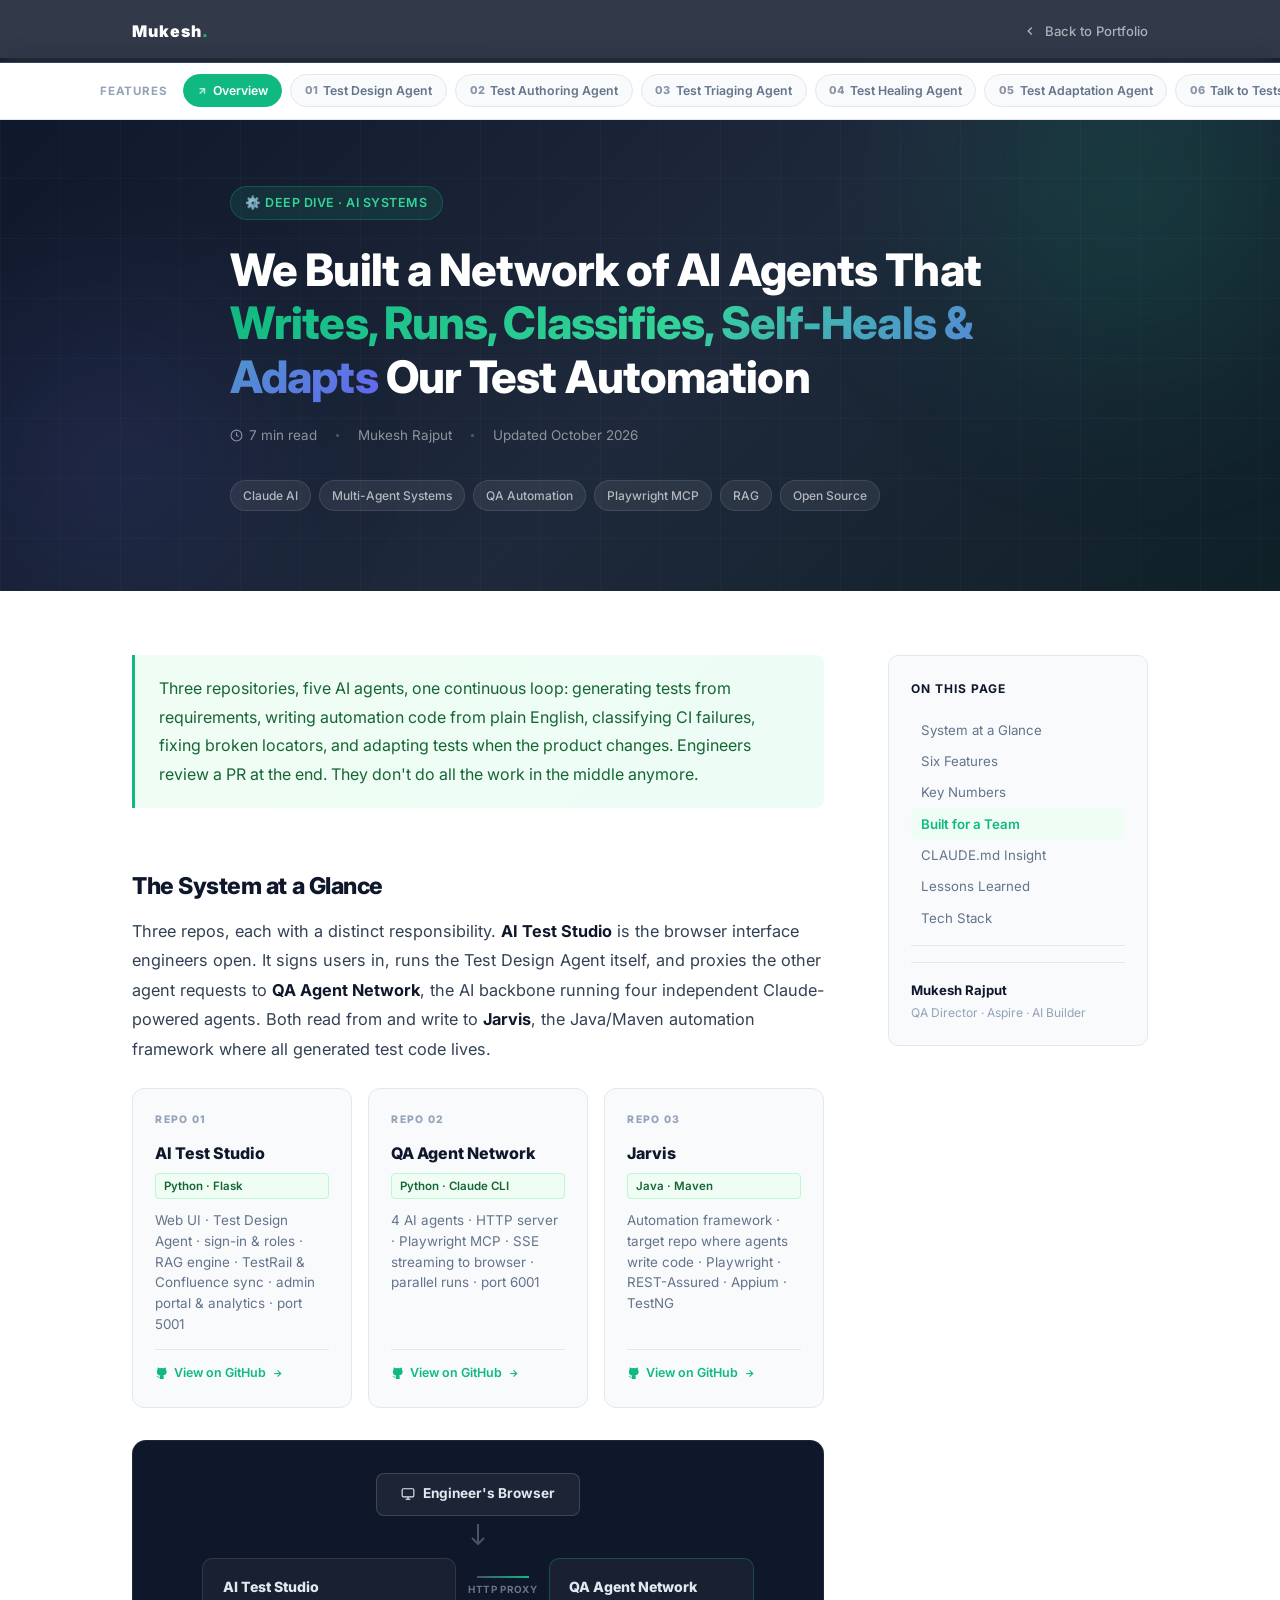
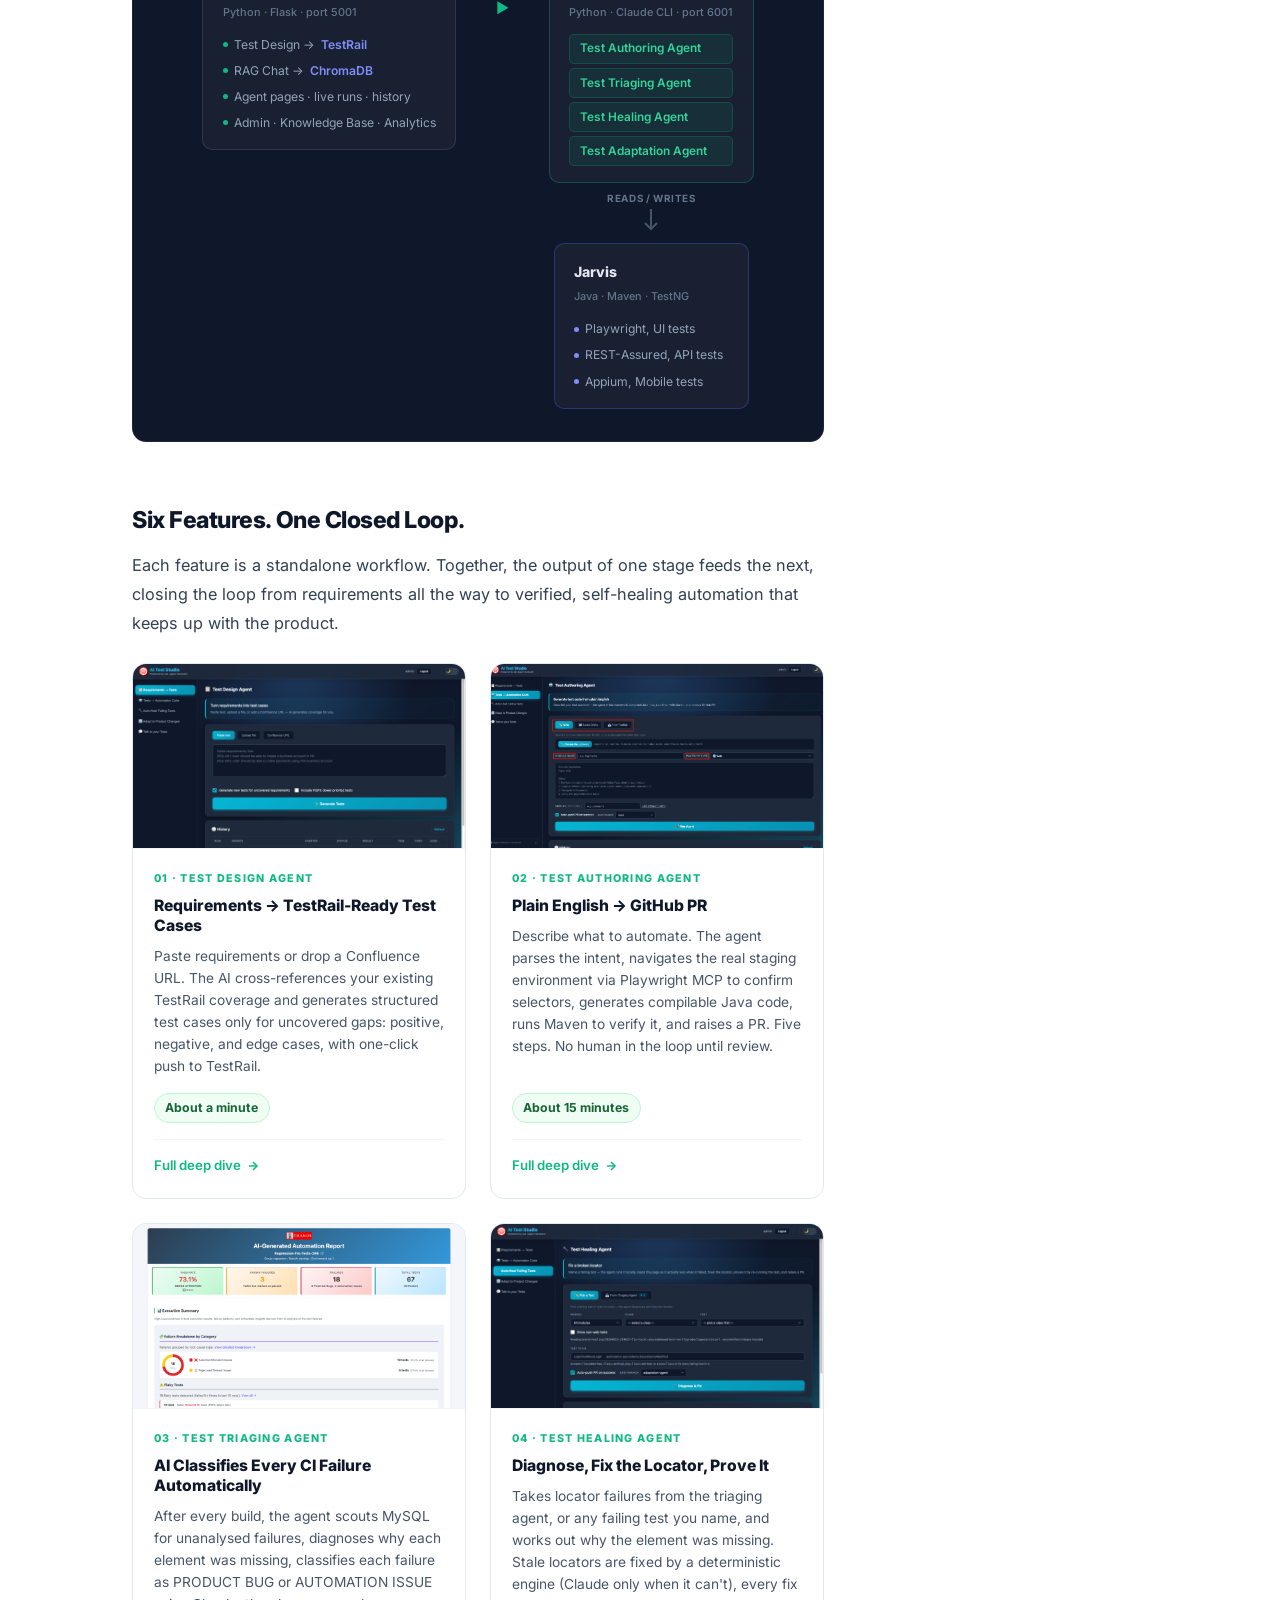
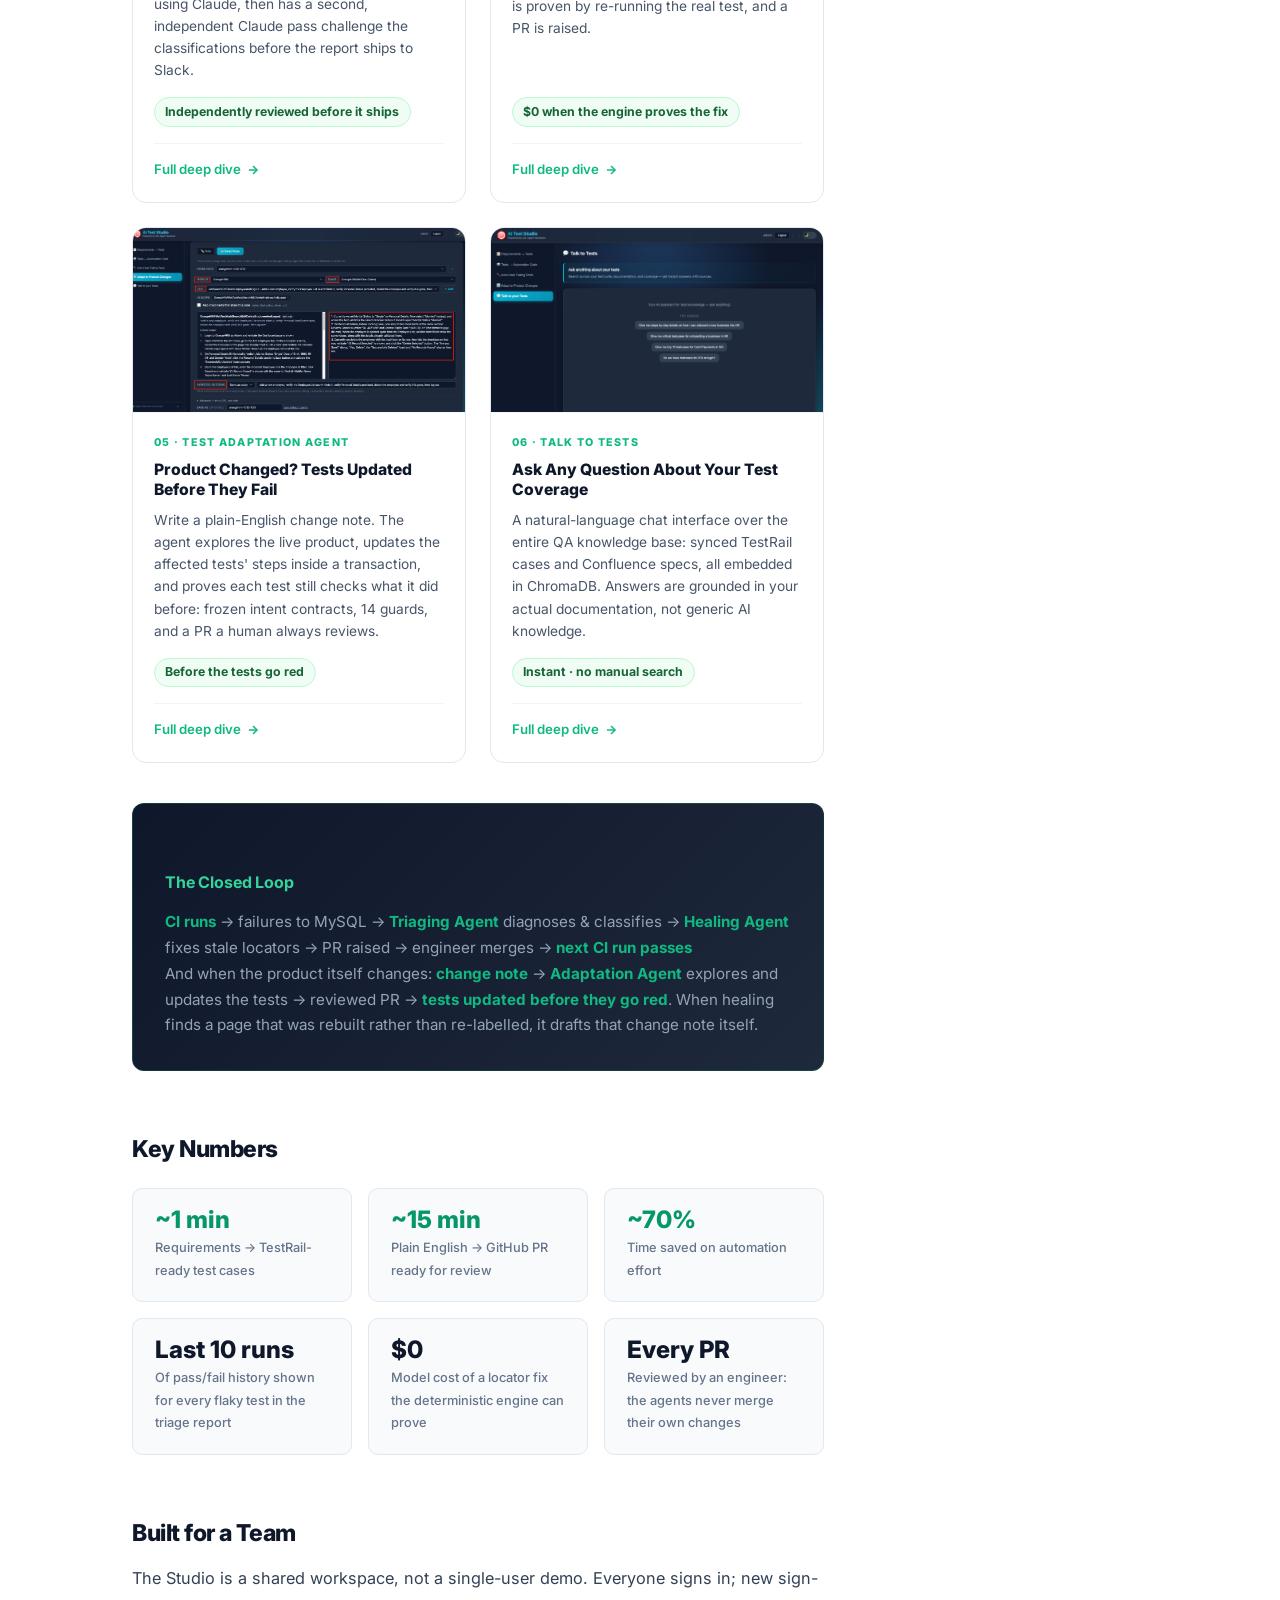
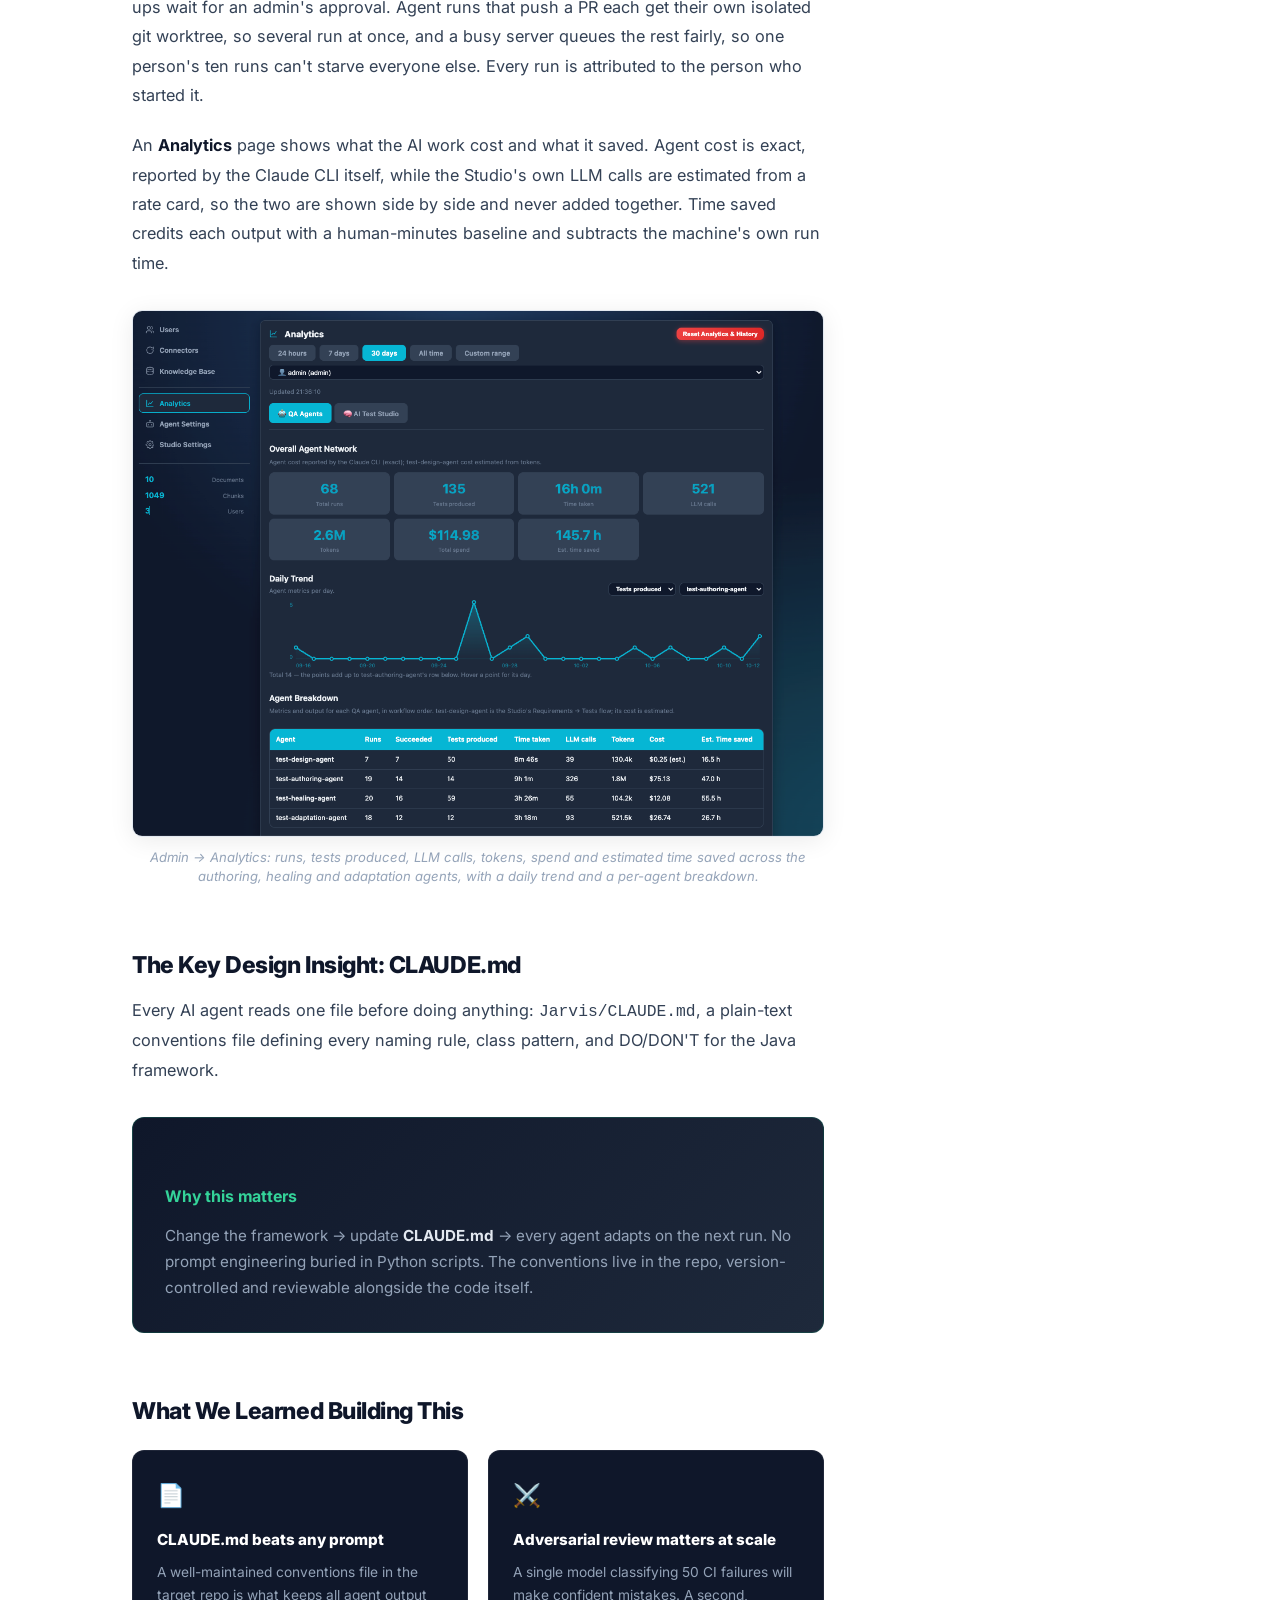
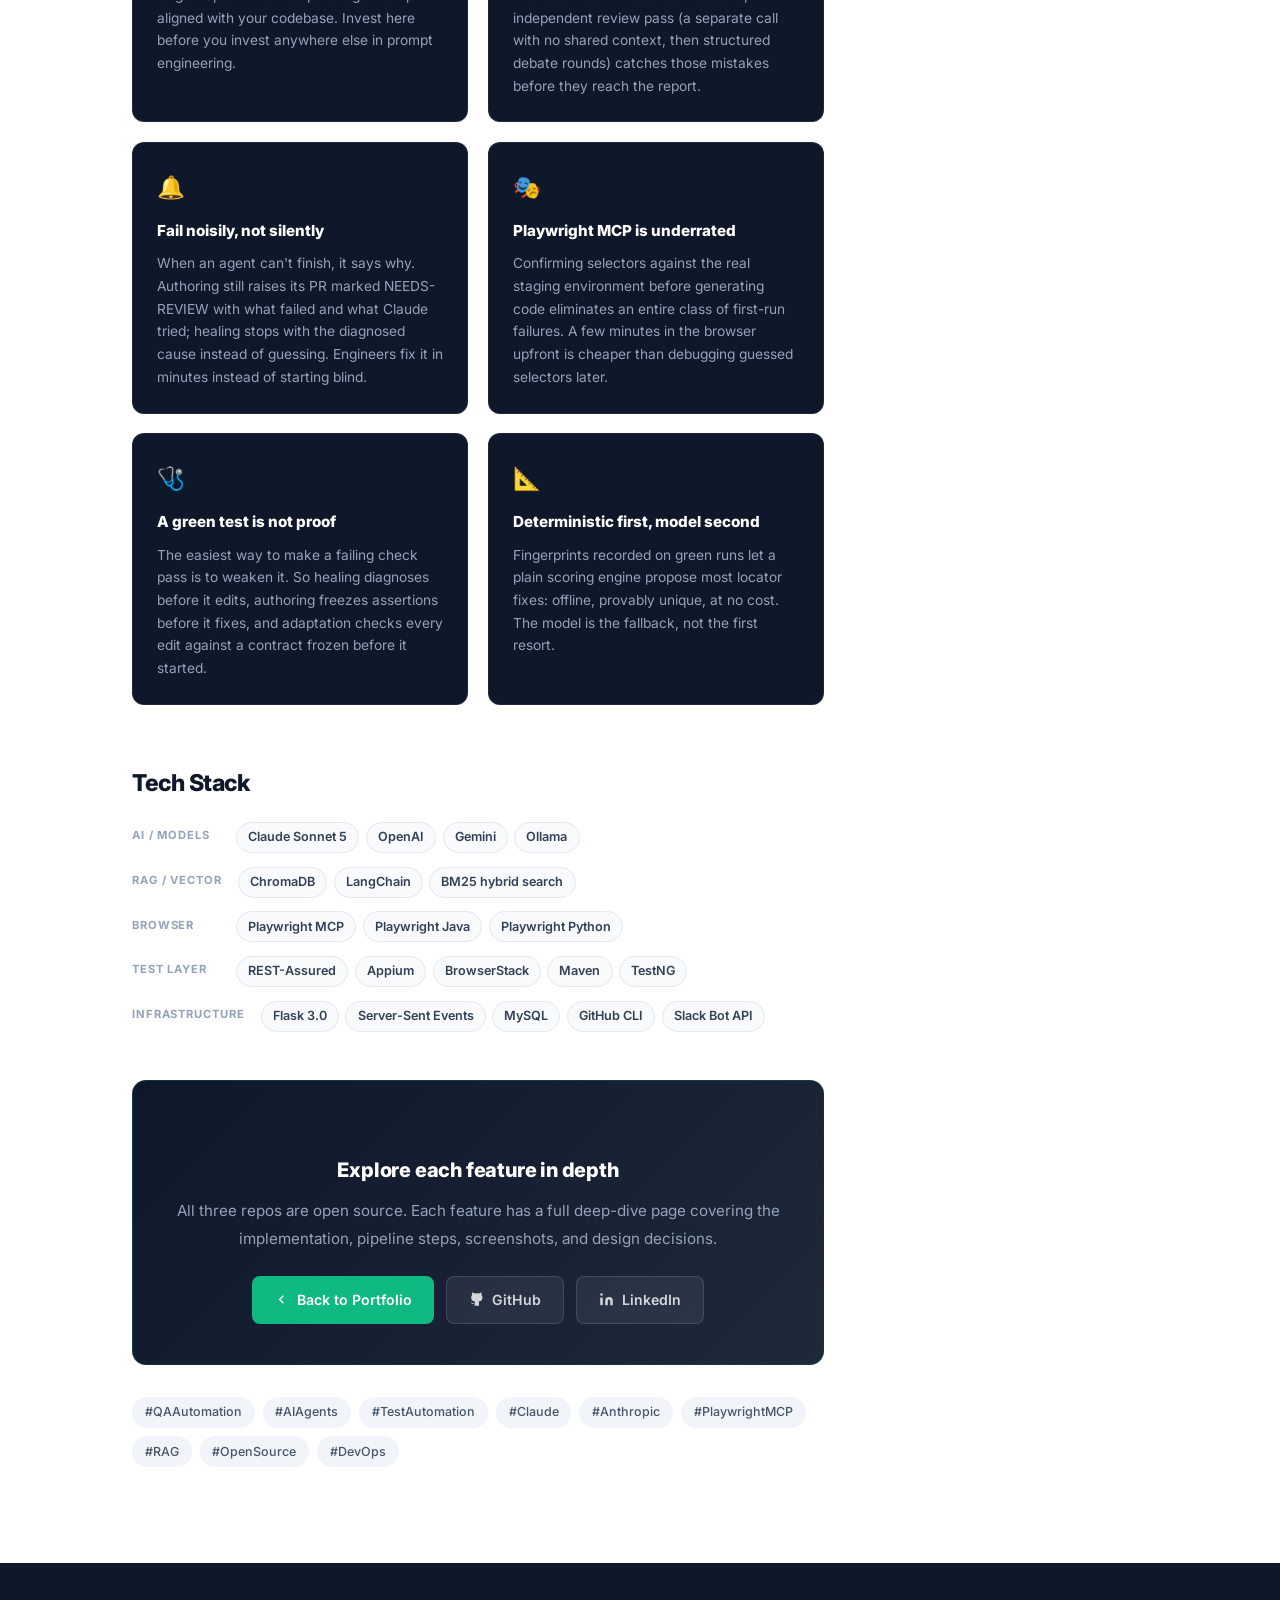
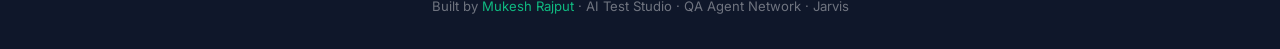
==== commit 6f2f0056: "Update screenshots & add PR links Signed-off-by: Mukesh Rajput <msr5464@gmail.com>" ====
--- a/ai-agent-network.html
+++ b/ai-agent-network.html
@@ -25,7 +25,7 @@
   <link href="https://fonts.googleapis.com/css2?family=Inter:wght@300;400;500;600;700;800;900&display=swap" rel="stylesheet" />
   <style>
     *, *::before, *::after { box-sizing: border-box; margin: 0; padding: 0; }
-    html { scroll-behavior: smooth; font-size: 16px; }
+    html { scroll-behavior: smooth; scroll-padding-top: 136px; font-size: 16px; }
     body {
       font-family: 'Inter', -apple-system, BlinkMacSystemFont, 'Segoe UI', sans-serif;
       color: #0f172a;
